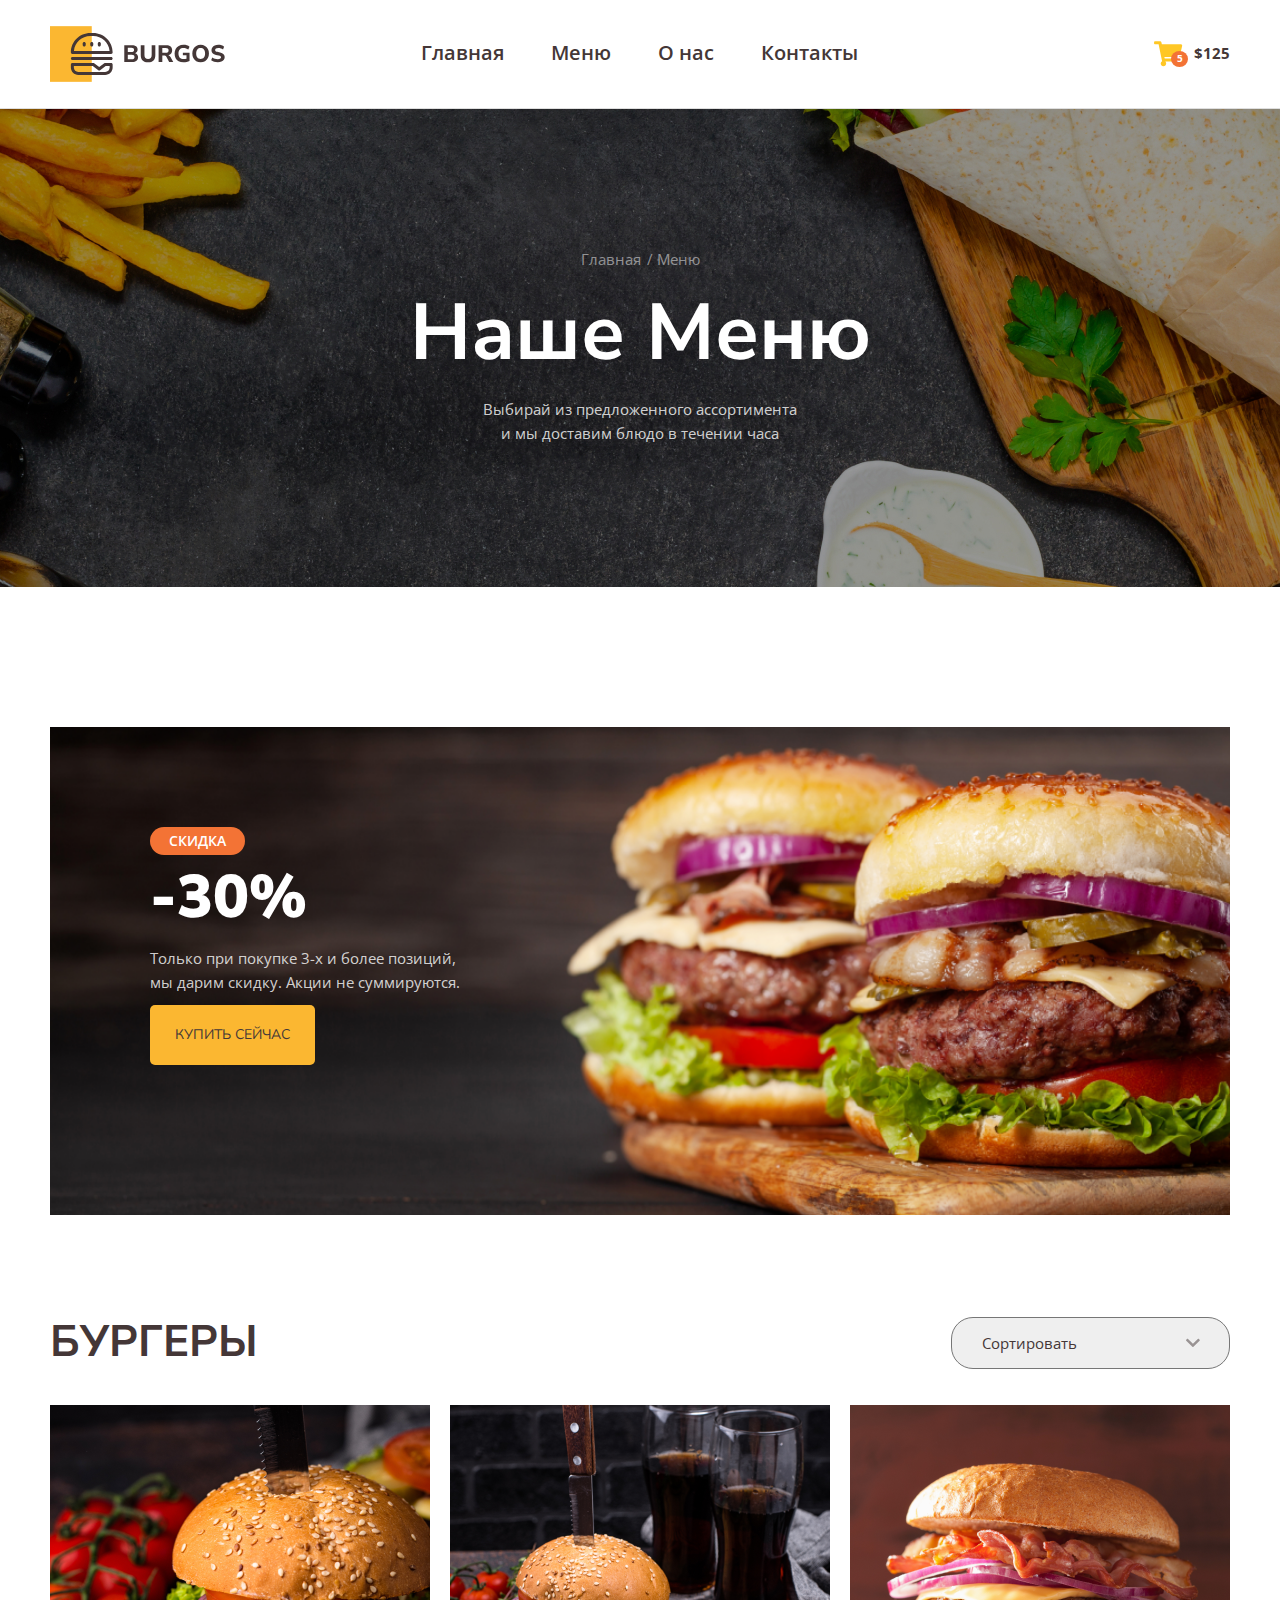
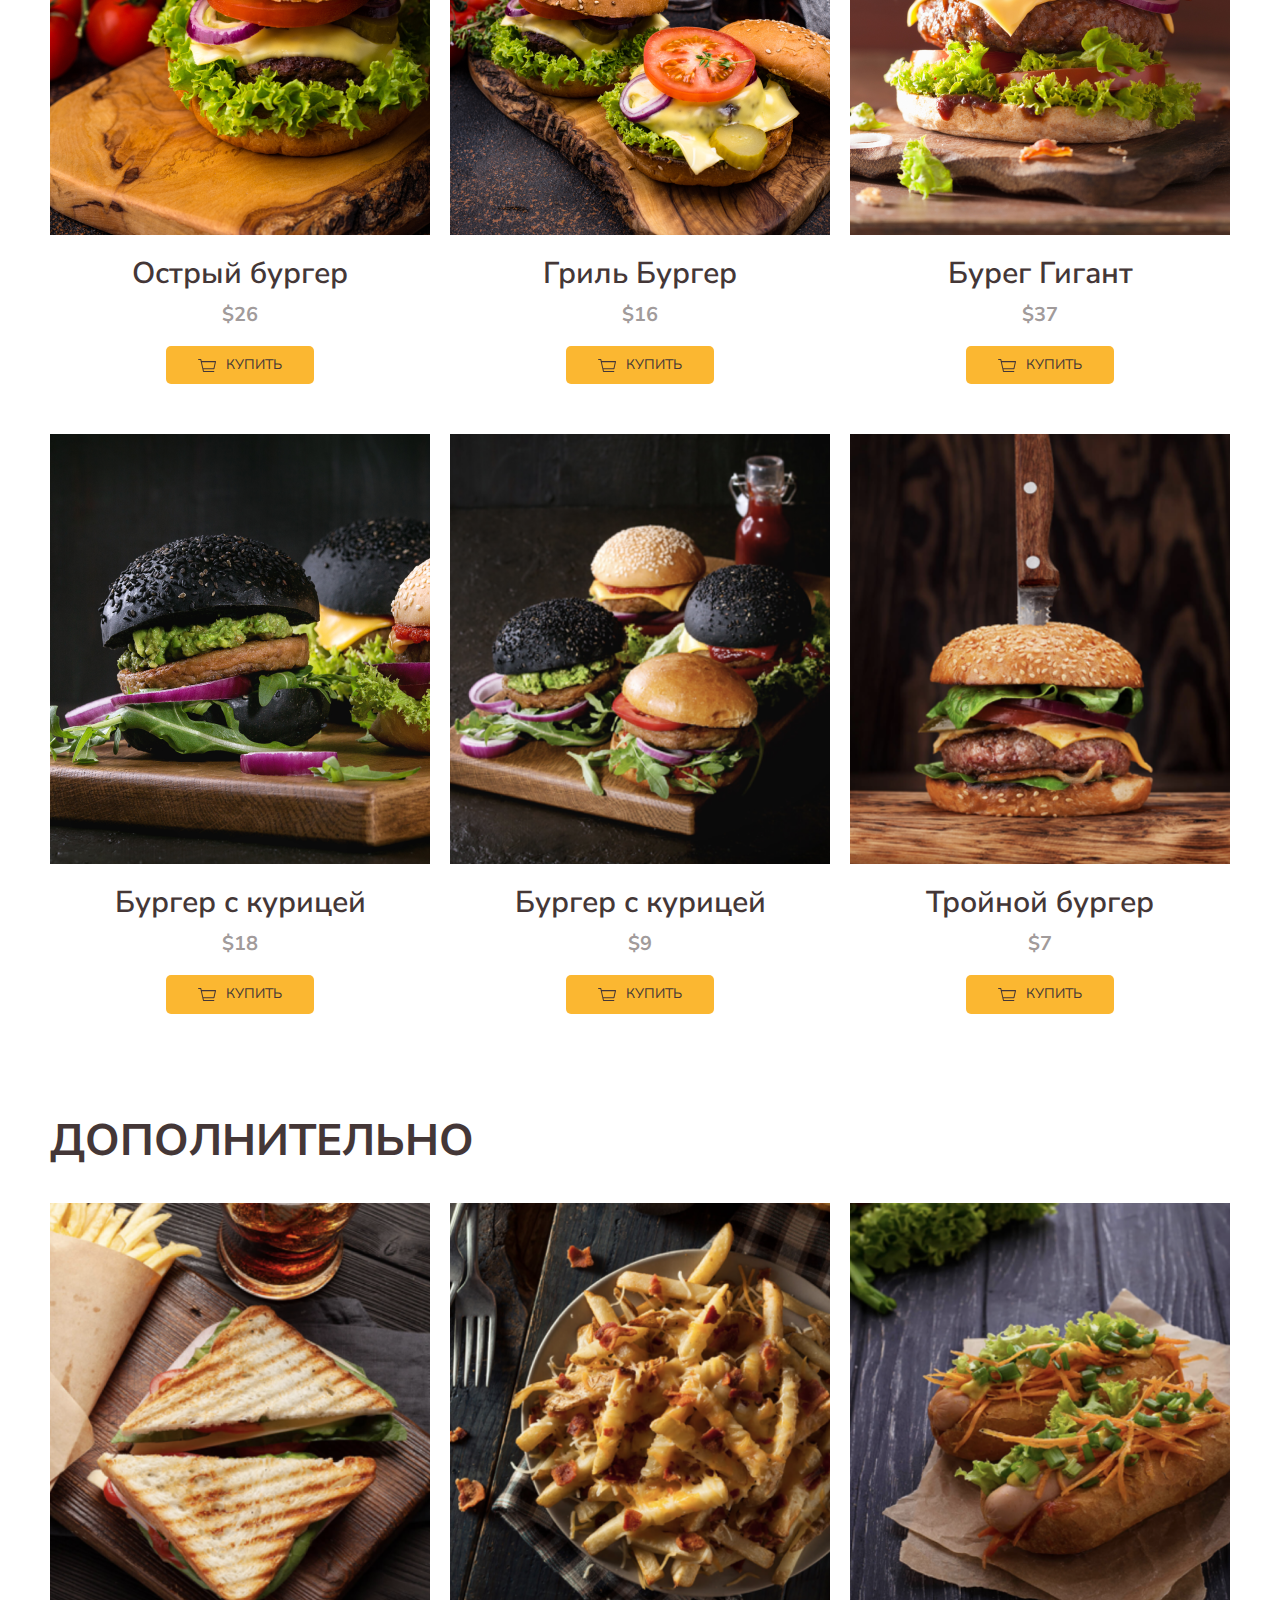
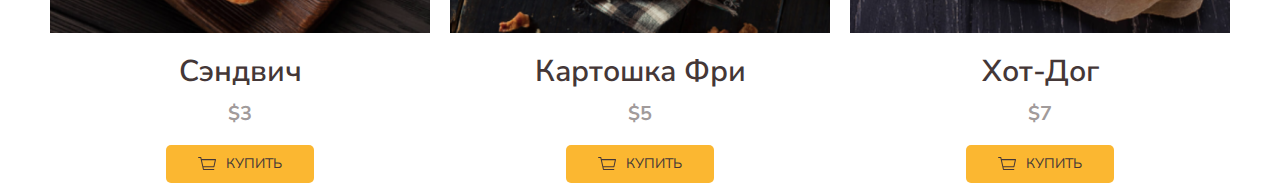
==== index.html @ c542f5b0 "add file" ====
<!DOCTYPE html>
<html lang="ru">

<head>
   <meta charset="UTF-8">
   <meta name="viewport" content="width=device-width, initial-scale=1.0">
   <title>Burger</title>
   <link rel="preconnect" href="https://fonts.googleapis.com">
   <link rel="preconnect" href="https://fonts.gstatic.com" crossorigin>
   <link
      href="https://fonts.googleapis.com/css2?family=Nunito+Sans:ital,opsz,wght@0,6..12,200..1000;1,6..12,200..1000&family=Open+Sans:ital,wght@0,300..800;1,300..800&display=swap"
      rel="stylesheet">
   <link rel="stylesheet" href="style/normalize.min.css">
   <link rel="stylesheet" href="style/style.css">
</head>

<body>
   <header class="header">
      <div class="container">
         <div class="header-wrapper">
            <div class="logo"> </div>
            <nav class="nav">
               <a href="#" class="nav-link">Главная</a>
               <a href="#" class="nav-link">Меню</a>
               <a href="#" class="nav-link">О нас</a>
               <a href="#" class="nav-link">Контакты</a>
            </nav>
            <a class="cart" href="#">$125 <span class="cart-count">5</span></a>
         </div>
      </div>
   </header>
   <section class="hero">
      <div class="container">
         <ul class="breadcrumbs">
            <li class="breadcrumbs-item"><a class="breadcrumbs-link" href="#">Главная</a></li>
            <li class="breadcrumbs-item">Меню</li>
         </ul>
         <h1 class="hero-title">Наше Меню</h1>
         <p class="hero-description">Выбирай из предложенного ассортимента и мы доставим блюдо&nbsp;в течении часа</p>
      </div>
   </section>
   <section class="banner">
      <div class="container">
         <div class="banner-wrapper">
            <h2 class="banner-title"><span>Скидка</span>-30%</h2>
            <p class="banner-deckription">Только при&nbsp;покупке 3-х и более позиций, мы&nbsp;дарим скидку.
               Акции&nbsp;не суммируются.</p>
            <button class="banner-btn">Купить сейчас</button>
         </div>
      </div>
   </section>
   <main>
      <section>
         <div class="container">
            <div class="menu">
               <div class="menu-header">
                  <h2 class="menu-title">Бургеры</h2>
                  <select class="menu-select" name="" id="">
                     <option value="Сортировать" disabled selected>Сортировать</option>
                     <option value="По умолчанию">По умолчанию</option>
                     <option value="По возрастанию цены">По возрастанию цены</option>
                     <option value="По убыванию цены">По убыванию цены</option>
                  </select>
               </div>
               <div class="menu-box">
                  <div class="menu-item">
                     <div class="menu-thumb">
                        <img src="img/menu/01.png" alt="Острый бургер">
                     </div>
                     <h3 class="menu-name">Острый бургер</h3>
                     <p class="menu-prise">$26</p>
                     <button type="button" class="menu-btn">Купить</button>
                  </div>
                  <div class="menu-item">
                     <div class="menu-thumb">
                        <img src="img/menu/02.png" alt="Гриль Бургер">
                     </div>
                     <h3 class="menu-name">Гриль Бургер</h3>
                     <p class="menu-prise">$16</p>
                     <button type="button" class="menu-btn">Купить</button>
                  </div>
                  <div class="menu-item">
                     <div class="menu-thumb">
                        <img src="img/menu/03.png" alt="Бурег Гигант">
                     </div>
                     <h3 class="menu-name">Бурег Гигант</h3>
                     <p class="menu-prise">$37</p>
                     <button type="button" class="menu-btn">Купить</button>
                  </div>
                  <div class="menu-item">
                     <div class="menu-thumb">
                        <img src="img/menu/04.png" alt="Бургер с курицей">
                     </div>
                     <h3 class="menu-name">Бургер с курицей</h3>
                     <p class="menu-prise">$18</p>
                     <button type="button" class="menu-btn">Купить</button>
                  </div>
                  <div class="menu-item">
                     <div class="menu-thumb">
                        <img src="img/menu/05.png" alt="Бургер с курицей">
                     </div>
                     <h3 class="menu-name">Бургер с курицей</h3>
                     <p class="menu-prise">$9</p>
                     <button type="button" class="menu-btn">Купить</button>
                  </div>
                  <div class="menu-item">
                     <div class="menu-thumb">
                        <img src="img/menu/06.png" alt="Тройной бургер">
                     </div>
                     <h3 class="menu-name">Тройной бургер</h3>
                     <p class="menu-prise">$7</p>
                     <button type="button" class="menu-btn">Купить</button>
                  </div>
               </div>
            </div>
         </div>
      </section>
      <section>
         <div class="container">
            <div class="menu">
               <div class="menu-header">
                  <h2 class="menu-title">Дополнительно</h2>
               </div>
               <div class="menu-box">
                  <div class="menu-item">
                     <div class="menu-thumb">
                        <img src="./img/menu/01-additonally.png" alt="Бургер">
                     </div>
                     <h3 class="menu-name">Сэндвич</h3>
                     <p class="menu-prise">$3</p>
                     <button type="button" class="menu-btn">Купить</button>
                  </div>
                  <div class="menu-item">
                     <div class="menu-thumb">
                        <img src="./img/menu/02-additonally.png" alt="Картошка Фри">
                     </div>
                     <h3 class="menu-name">Картошка Фри</h3>
                     <p class="menu-prise">$5</p>
                     <button type="button" class="menu-btn">Купить</button>
                  </div>
                  <div class="menu-item">
                     <div class="menu-thumb">
                        <img src="./img/menu/03-additonally.png" alt="Хот-Дог">
                     </div>
                     <h3 class="menu-name">Хот-Дог</h3>
                     <p class="menu-prise">$7</p>
                     <button type="button" class="menu-btn">Купить</button>
                  </div>
               </div>

            </div>
         </div>
      </section>
   </main>
</body>

</html>
<!-- &nbsp; -->
---- style/style.css ----
:root {
   --open-sans: "Open Sans", sans-serif;
   --nunito--sans: "Nunito Sans", sans-serif; 

   --accent-light: #FBB731;
   --accent-dark: #F37335;
   --dark: #443737;
   --light: #fff;
   --light-rgb: 255, 255, 255;

}

body{
   font-family: var(--open-sans);
   
}
a {
   text-decoration: none;
}
.container {
   width: 100%;
   max-width: 1180px;
   margin: 0 auto;
   padding-left: 15px;
   padding-right: 15px;
}

/* --header-- */

.header {
   border-bottom: 1px solid #DEDEDE;
}

.header-wrapper {
   display: flex;
   align-items: center;
   gap: 196px;
   padding: 26px 0;
}
.logo {
   display: block;
   width: 175px;
   height: 56px;
   background-image: url(../img/logo.svg);
   background-repeat: no-repeat;
   background-size: contain;
}
.nav {
   flex-grow: 1;
   display: flex;
   gap: 47px;
}
.nav-link {
   color: var(--dark);
   font-weight: 600;
   font-size: 20px;
}
.nav-link::after {
   content: "";
   display: block;
   width: 100%;
   height: 3px;
   background-color: transparent;
   border-radius: 1.5px;
}
.nav-link:hover::after {
   background-color: var(--accent-light);
}
.cart {
   display: flex;
   align-items: center;
   gap: 10px;
   color: var(--dark);
   font-weight: 700;
   font-size: 15px;
   position: relative;
}
.cart::before {
   content: "";
   display: block;
   width: 30px;
   height: 26px;
   background-image: url(../img/cart.svg);
   background-repeat: no-repeat;
   background-size: contain;
}
.cart-count {
   display: flex;
   align-items: center;
   justify-content: center;
   width: 17px;
   height: 16px;
   font-size: 10px;
   background-color: var(--accent-dark);
   color: var(--light);
   border-radius: 100%;
   position: absolute;
   left: 17px;
   bottom: 0;
   }

   /* ---hero---- */
.hero {
   background-image: url(../img/hero.jpg);
   background-repeat: no-repeat;
   background-size: cover;
   background-position: center center;
   text-align: center;
   padding: 142px 0px;
   }

.breadcrumbs {
   display: flex;
   align-items: center;
   justify-content: center;
   gap: 16px;
   list-style-type: none;
   padding-left: 0;
   color: rgba(var(--light-rgb), .5);
   font-size: 15px;
   margin-top: 0;
   margin-bottom: 0;
   }
.breadcrumbs-link {
   color: rgba(var(--light-rgb), .5);
   }
.breadcrumbs-link:hover {
   color: var(--accent-light);
   }
.breadcrumbs-item {
   position: relative;
   }
.breadcrumbs-item:not(:last-child)::after {
   content: "/";
   position: absolute;
   right: -12px;
      
   }
.hero-title {
   font-family: var(--nunito--sans);
   font-weight: 700;
   font-size: 79px;
   color: var(--light);
   margin-top: 20px;
   margin-bottom: 18px;
      }
.hero-description {
   max-width: 320px;
   margin: 0 auto;
   font-weight: 400;
   font-size: 15px;
   line-height: 160%;
   color: rgba(var(--light-rgb), 0.8);

   }
   /* banner */


.banner {
   margin-top: 140px;
   
   
}

.banner-wrapper {
   padding: 100px;
   background-image: url(../img/banner.png);
   background-repeat: no-repeat;
   background-size: cover;
   
   

   
   
}
.banner-title span {
   display: block;
   text-align: center;
   max-width: 95px;
   color: var(--light);
   font-family: var(--open-sans);
   font-size: 14px;
   font-weight: 600;
   line-height: 128%;
   text-transform: uppercase;
   text-align: center;
   background-color: var(--accent-dark);
   border-radius: 14px;
   padding: 5px 0;
   margin-bottom: 4px;
   

   
}
.banner-title  {
   font-family: var(--nunito--sans);
   font-weight: 900;
   color: var(--light);
   font-size: 60px;
   line-height: 127%;
   text-transform: uppercase;
   margin-top: 0;
   margin-bottom: 11px;
   
   
}
.banner-deckription {
   max-width: 320px;
   margin-top: 0;
   margin-bottom: 11px;
   color: rgba(var(--light-rgb), 0.8);
   font-size: 15px;
   font-style: normal;
   font-weight: 400px;
   line-height: 160%;

}
.banner-btn {
   font-size: 14px;
   font-weight: 700px;
   font-family: var(--nunito--sans);
   padding: 22px 25px;
   text-decoration: none;
   border: none;
   color: var(--dark);
   background-color: var(--accent-light);
   text-transform: uppercase;
   margin-bottom: 50px;
   border-radius: 5px;
}
.banner-btn:hover {
   background-color: var(--accent-dark);
}


/* ----menu------ */


.menu {
}
.menu-header {
   display: flex;
   align-items: center;
   justify-content: space-between;
   margin-top: 100px;
   margin-bottom: 34px;
}
.menu-title {   
   font-family: var(--nunito--sans);
   font-weight: 700;
   font-size: 44px;
   line-height: 127%;
   text-transform: uppercase;
   color: var(--dark);
   margin-top: 0;
   margin-bottom: 0;
}
.menu-select {
   font-weight: 400;
   font-size: 15px;
   line-height: 160%;
   color: var(--dark);
   appearance: none; /* сбрасывает некоторые стили */
   flex-basis: 279px;
   background-image: url(../img/menu/chevron.svg);
   background-size: 14px 10px;
   background-repeat: no-repeat;
   background-position: 89% center;/* по оси х горизонтальн. */
   border: 1px colid #DEDEDE;
   padding: 13px 30px;
   border-radius: 22px;
}
.menu-box {
   display: grid;
   grid-template-columns: repeat(3, 1fr);
   grid-template-rows: auto; /* единая высота строк */
   gap: 50px 20px;
   }
   .menu-item {
      font-family: var(--nunito--sans);
      text-align: center;
   }
.menu-thumb {
   width: 100%;
   height: 430px;
   position: relative;
   overflow: hidden;
   margin-bottom: 20px;
}
.menu-thumb img {
   width: 100%;
   height: 100%;
   position: absolute;
   left: 50%;
   top: 50%;
   transform: translate(-50%, -50%);
   object-fit: cover;

}
.menu-name {
   font-weight: 600;
   font-size: 30px;
   line-height: 127%;
   color: var(--dark);
   margin-top: 0;
   margin-bottom: 10px;
   
}
.menu-prise {
   
   font-weight: 700;
   font-size: 20px;
   color: rgba(68, 55, 55, 0.5);
   margin-top: 0;
   margin-bottom: 20px;
}
.menu-btn {
   display: flex;
   align-items: center;
   justify-content: center;
   gap: 10px;
   margin: 0 auto;
   font-size: 14px;
   font-family: var(--nunito--sans);
   font-weight: 700px;
   padding: 11px 32px;
   text-transform: uppercase;
   text-decoration: none;
   border: none;
   color: var(--dark);
   background-color: var(--accent-light);
   text-transform: uppercase;   
   border-radius: 5px;
   

}
.menu-btn::before {
   content: "";
   display: block;
   width: 18px;
   height: 13px;
   background-image: url(../img/menu/Shape.svg);
   background-repeat: no-repeat;
   background-size: contain;
}
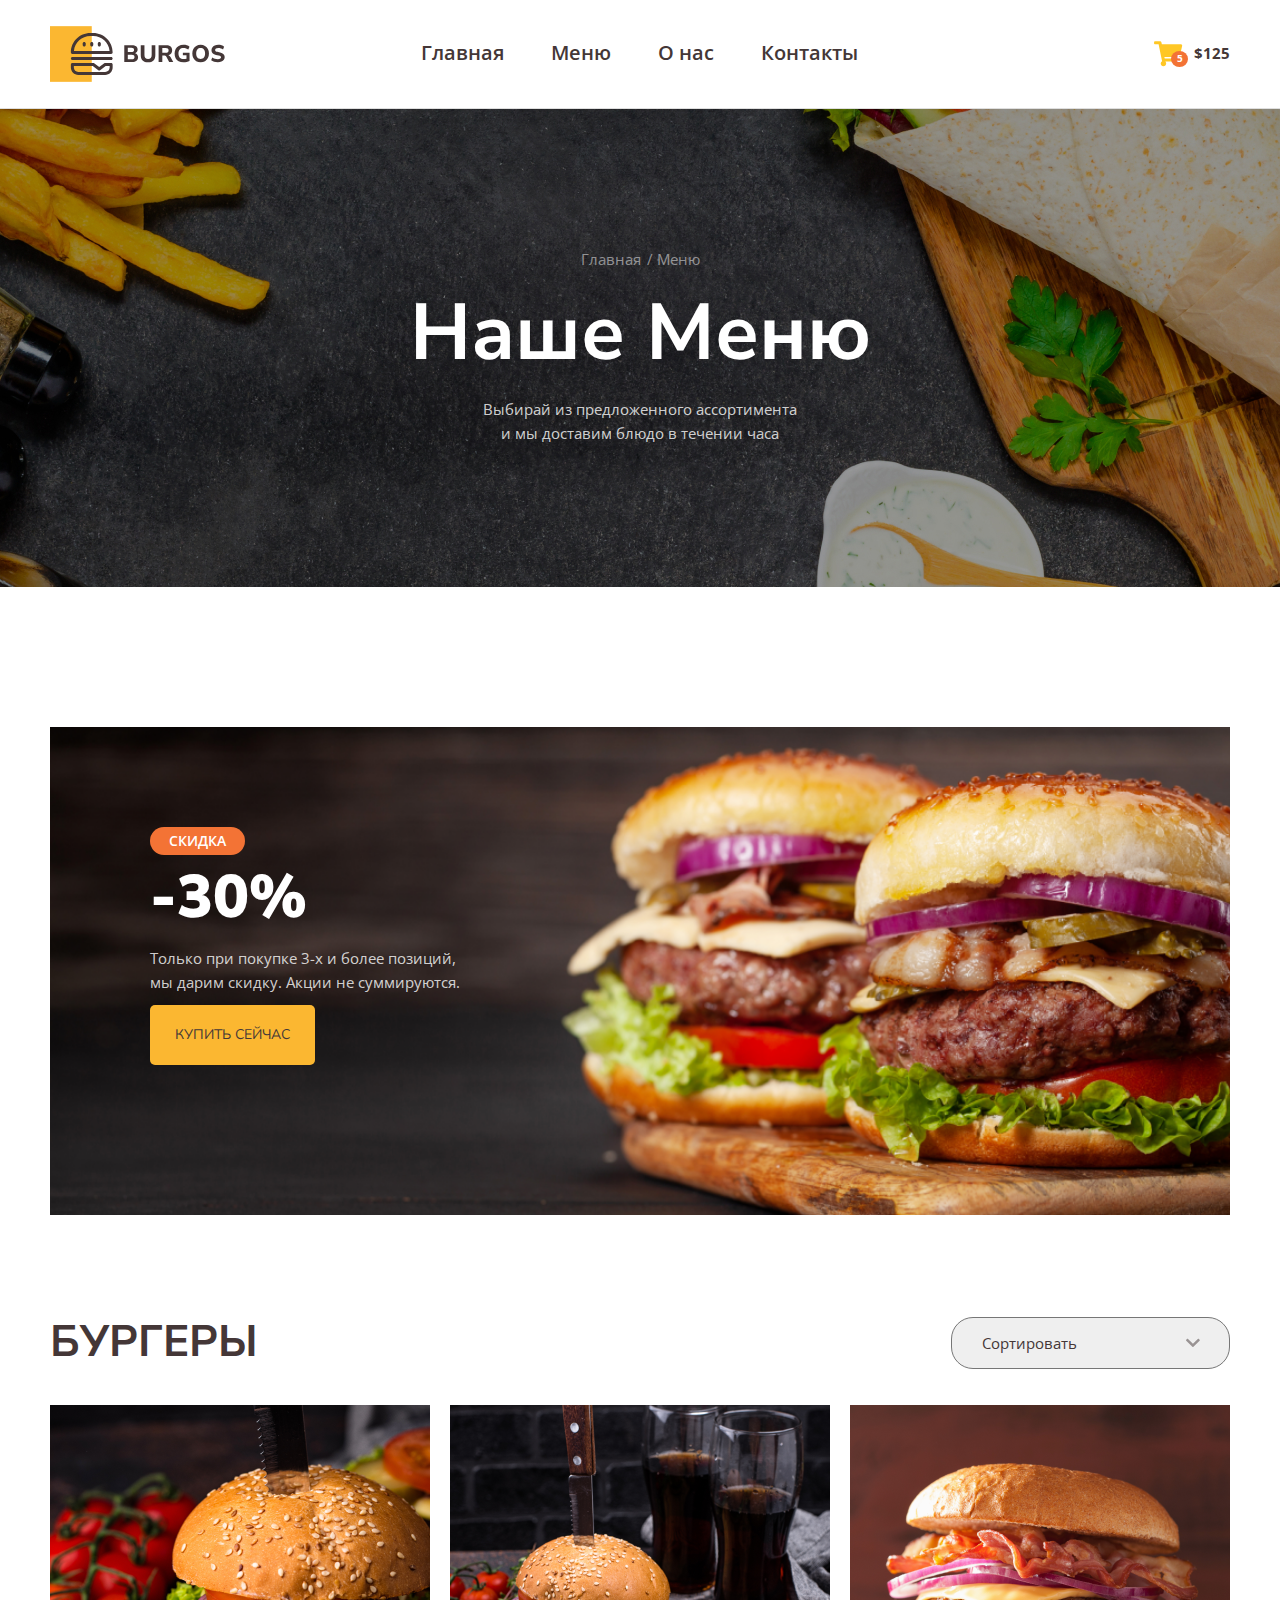
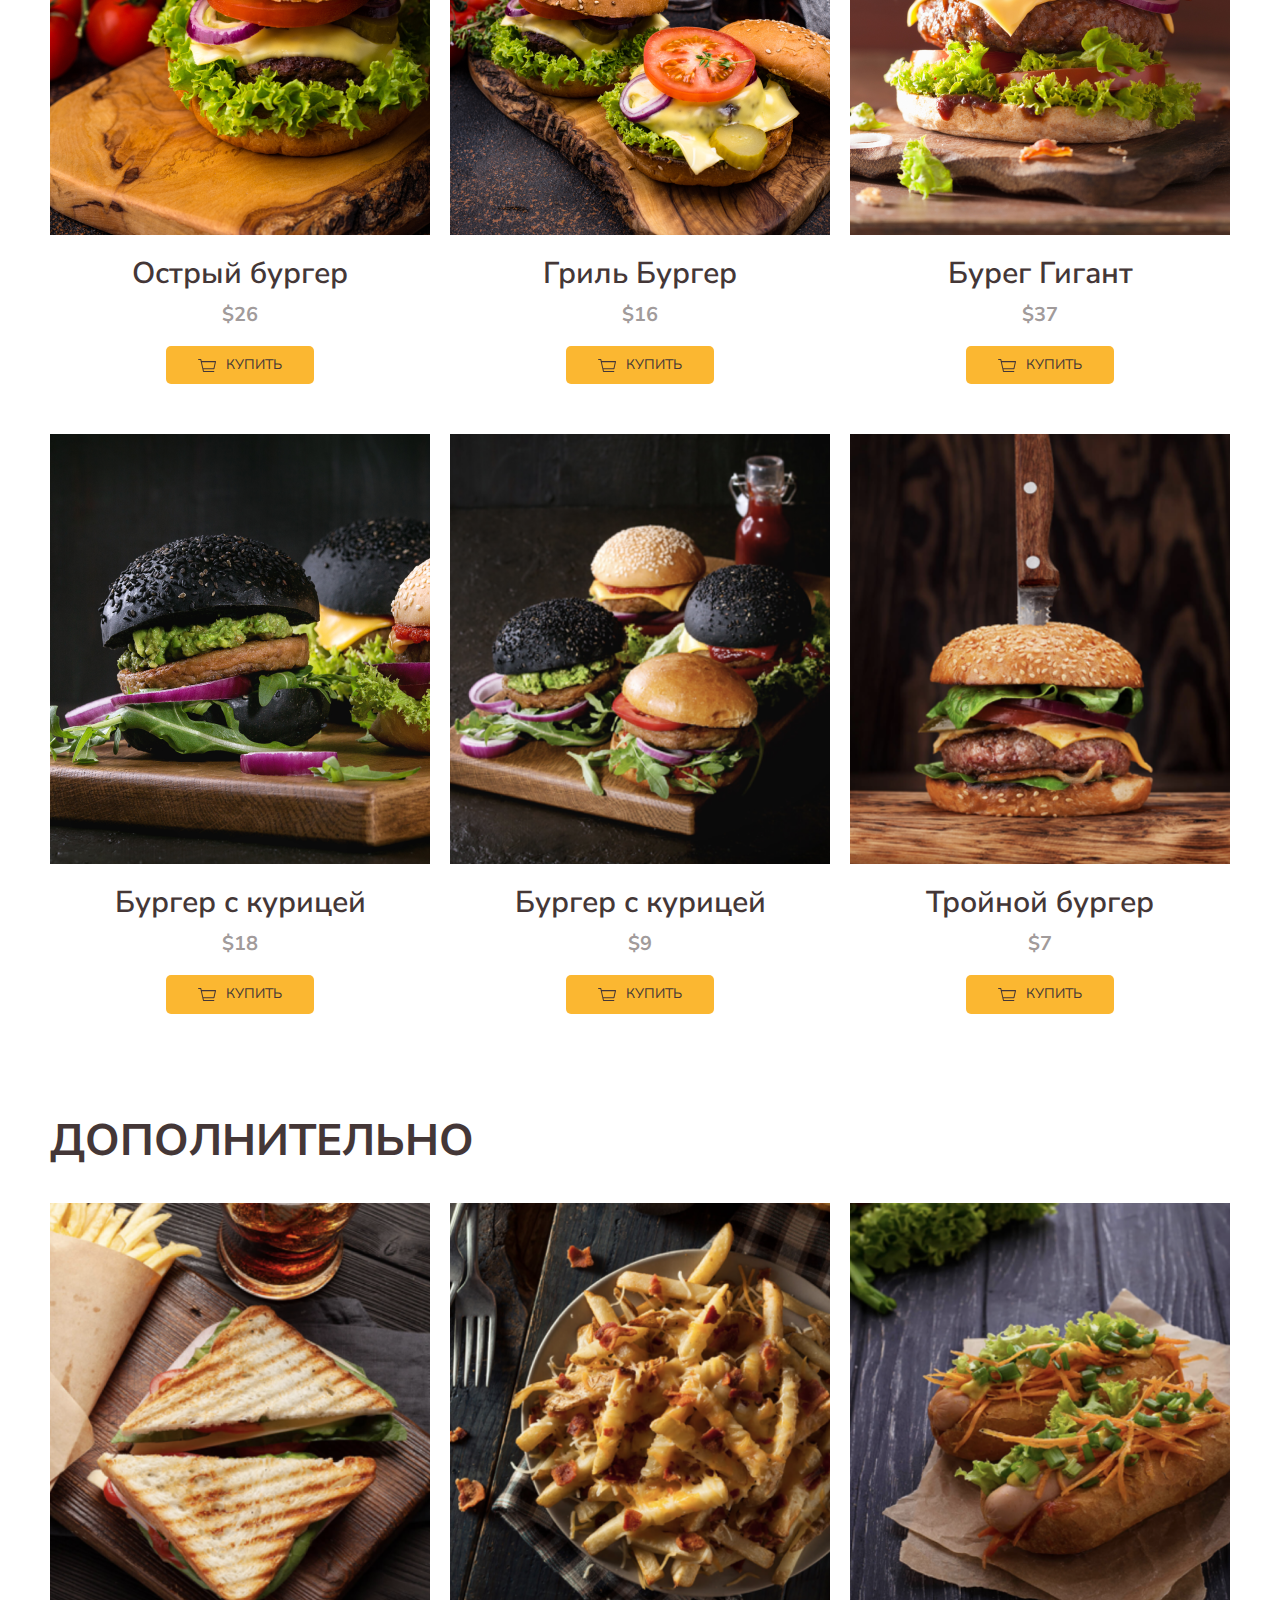
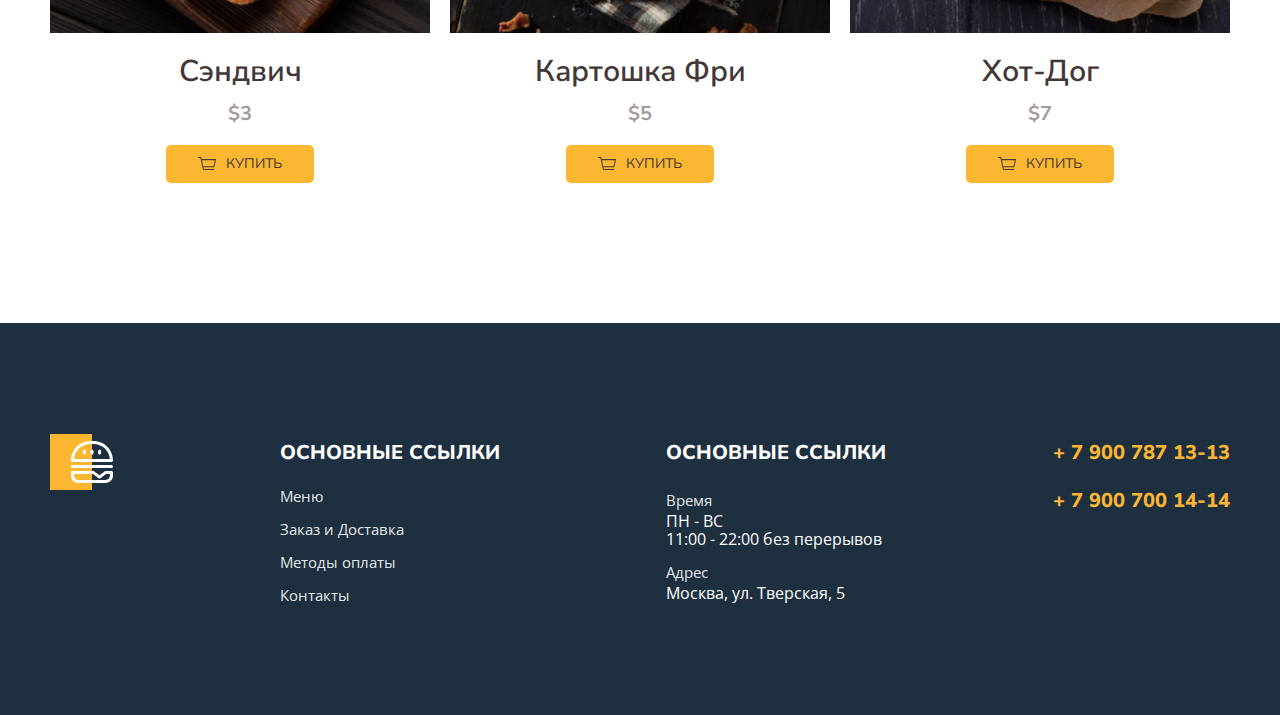
==== commit a2b61087: "add files" ====
--- a/index.html
+++ b/index.html
@@ -152,7 +152,43 @@
          </div>
       </section>
    </main>
+   <footer class="footer">
+      <div class="container">
+         <div class="footer-wrapper">
+            <a href="" class="footer-logo"></a>
+         <div class="footer-item">
+            <h3 class="footer-title">Основные ссылки</h3>
+            <nav class="footer-nav">
+                  <a class="footer-link" href="">Меню</a>
+                  <a class="footer-link" href="">Заказ и Доставка</a>
+                  <a class="footer-link" href="">Методы оплаты</a>
+                  <a class="footer-link" href="">Контакты</a>
+               
+              
+            </nav>
+         </div>
+         <div class="footer-item">
+            <h3 class="footer-title">Основные ссылки</h3>
+            <ul class="footer-list">
+               <li>
+                  <span>Время</span>
+                  ПН - ВС <br>
+                  11:00 - 22:00 без перерывов
+               </li>
+               <li>
+                  <span>Адрес</span>
+                  Москва, ул. Тверская, 5
+               </li>
+            </ul>
+         </div>
+            <div class="footer-item">
+               <a class="footer-tel" href="tel:+79007871313">+ 7 900 787 13-13</a>
+               <a class="footer-tel" href="tel:+79007001414">+ 7 900 700 14-14</a>
+            </div>
+         </div>
+      </div>
+   </footer>
 </body>
 
 </html>
-<!-- &nbsp; -->+<!-- &nbsp; -->
--- a/style/style.css
+++ b/style/style.css
@@ -343,5 +343,77 @@
    background-repeat: no-repeat;
    background-size: contain;
 }
-
-
+/* ----footer---- */
+.footer {
+   background-color: #1E2F40;
+   margin-top: 140px;
+
+}
+.footer-wrapper {
+   display: flex;
+   justify-content: space-between;
+   padding-top: 111px;
+   padding-bottom: 96px;
+
+   
+}
+.footer-logo {
+   display: block;
+   width: 63px;
+   height: 56px;
+   background-image: url(../img/Logo_light.svg);
+   background-repeat: no-repeat;
+   background-size: contain;
+}
+.footer-item {
+   color: var(--light);
+   
+
+}
+.footer-link {
+   display: block;
+   text-decoration: none;
+   color: rgba(var(--light-rgb), .9);
+   font-weight: 400;
+   font-size: 15px;
+   line-height: 160%;
+   margin-top: 9px;
+   margin-bottom: 5px;
+}
+.footer-title {
+   font-family: var(--nunito--sans);
+   font-weight: 800;
+   font-size: 20px;
+   line-height: 190%;
+   text-transform: uppercase;
+   color: var(--light);
+   margin-top: 0;
+   margin-bottom: 12px;
+}
+.footer-list {
+   list-style: none;
+   padding: 0;
+   
+}
+.footer-list li {
+   margin-bottom: 12px;
+}
+.footer-list span {
+   display: block;
+   font-weight: 400;
+   font-size: 15px;
+   line-height: 160%;
+   color: rgba(var(--light-rgb), .9);
+}
+.footer-tel {
+   display: block;
+   text-decoration: none;
+   font-family: var(--nunito--sans);
+   font-weight: 800;
+   font-size: 20px;
+   line-height: 190%;
+   text-transform: uppercase;
+   color: #fbb731;
+   margin-bottom: 10px;
+
+}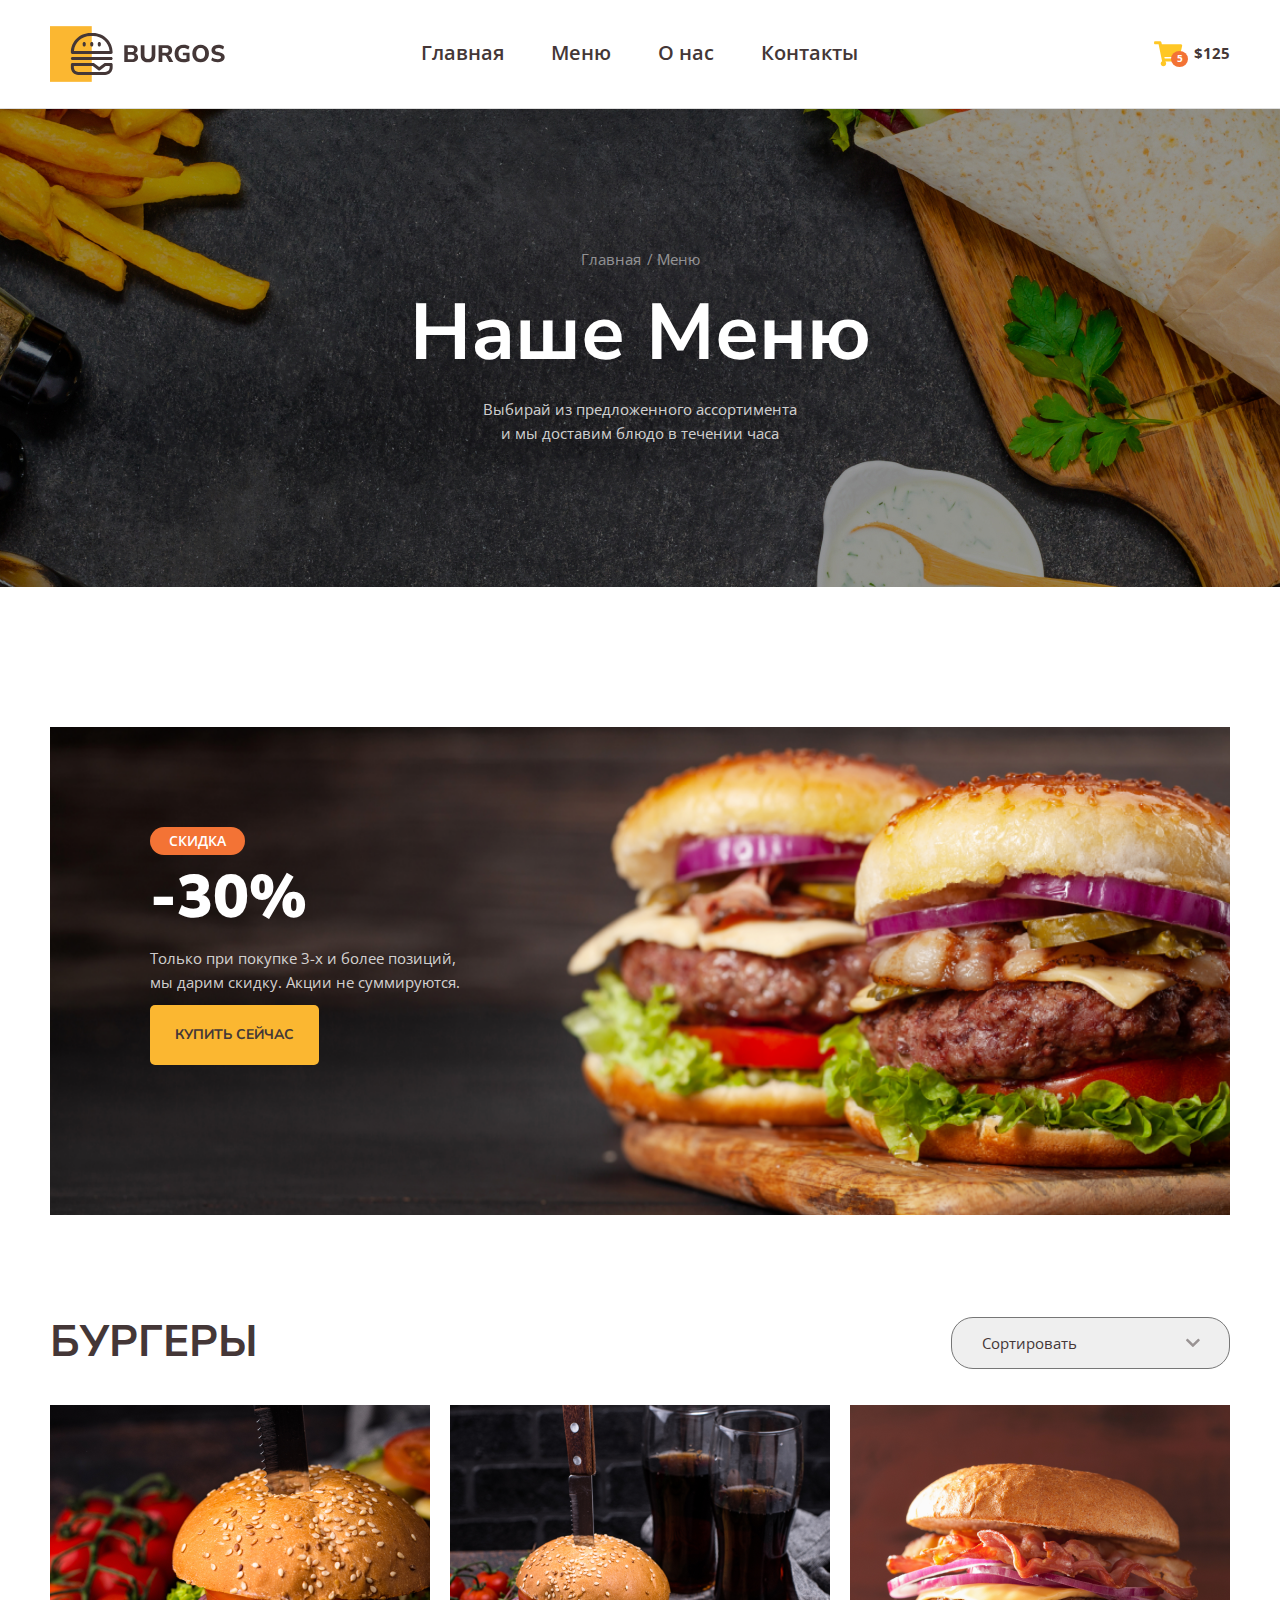
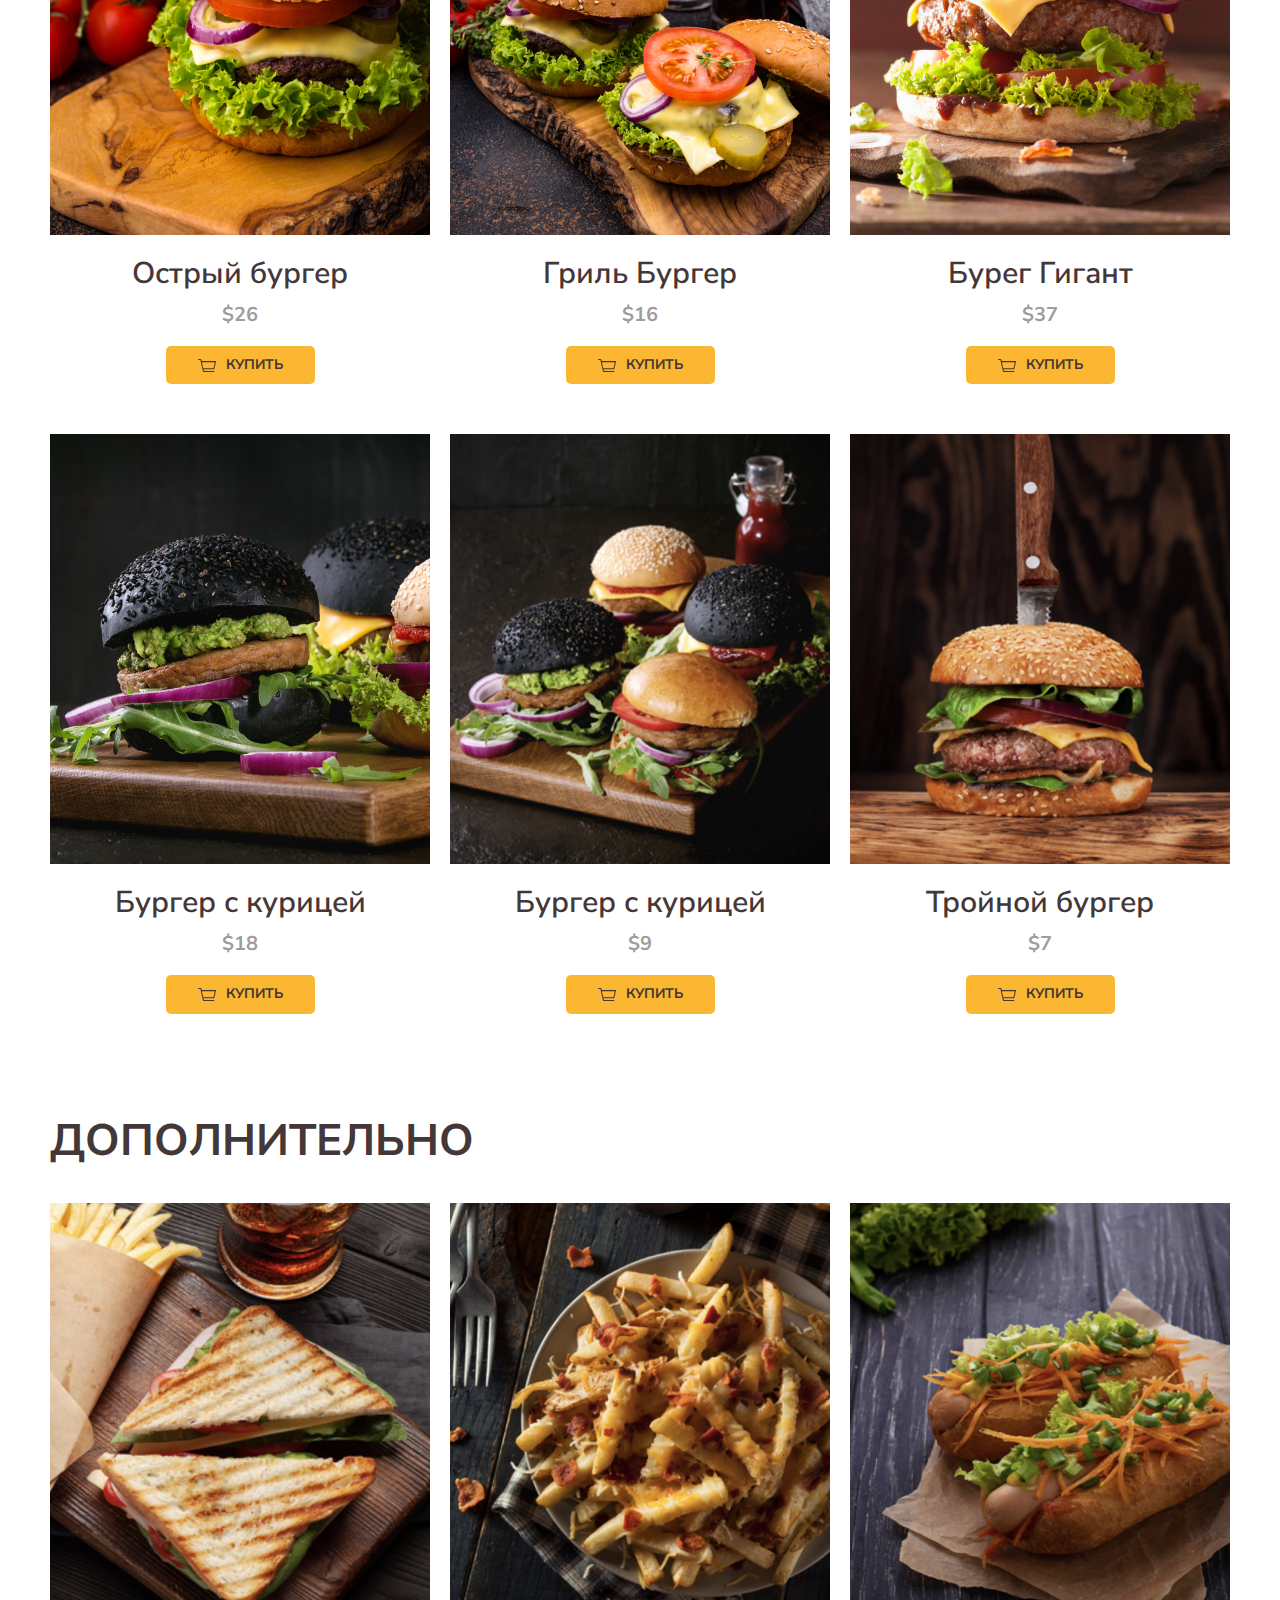
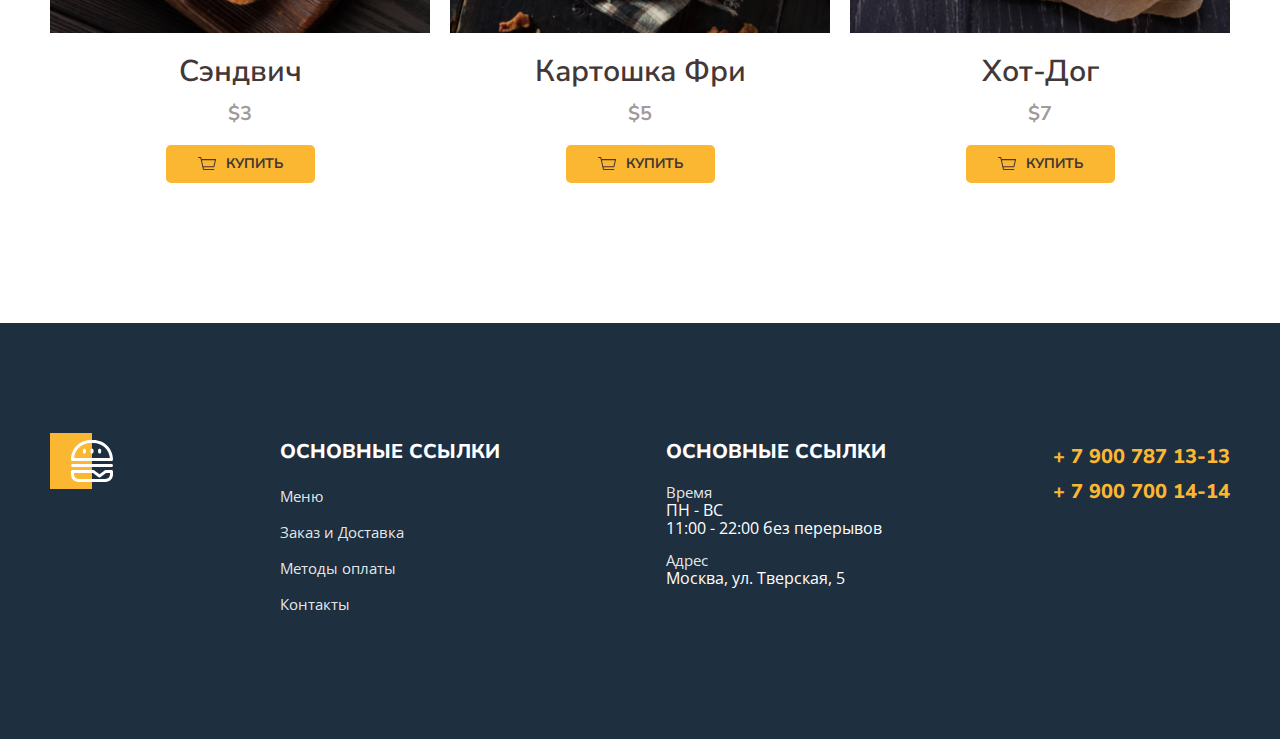
==== commit ff11640b: "add files" ====
--- a/index.html
+++ b/index.html
@@ -20,10 +20,10 @@
          <div class="header-wrapper">
             <div class="logo"> </div>
             <nav class="nav">
-               <a href="#" class="nav-link">Главная</a>
+               <a href="first.html" class="nav-link">Главная</a>
                <a href="#" class="nav-link">Меню</a>
-               <a href="#" class="nav-link">О нас</a>
-               <a href="#" class="nav-link">Контакты</a>
+               <a href="aboutus.html" class="nav-link">О нас</a>
+               <a href="contact.html" class="nav-link">Контакты</a>
             </nav>
             <a class="cart" href="#">$125 <span class="cart-count">5</span></a>
          </div>
@@ -156,31 +156,31 @@
       <div class="container">
          <div class="footer-wrapper">
             <a href="" class="footer-logo"></a>
-         <div class="footer-item">
-            <h3 class="footer-title">Основные ссылки</h3>
-            <nav class="footer-nav">
+            <div class="footer-item">
+               <h3 class="footer-title">Основные ссылки</h3>
+               <nav class="footer-nav">
                   <a class="footer-link" href="">Меню</a>
                   <a class="footer-link" href="">Заказ и Доставка</a>
                   <a class="footer-link" href="">Методы оплаты</a>
-                  <a class="footer-link" href="">Контакты</a>
-               
-              
-            </nav>
-         </div>
-         <div class="footer-item">
-            <h3 class="footer-title">Основные ссылки</h3>
-            <ul class="footer-list">
-               <li>
-                  <span>Время</span>
-                  ПН - ВС <br>
-                  11:00 - 22:00 без перерывов
-               </li>
-               <li>
-                  <span>Адрес</span>
-                  Москва, ул. Тверская, 5
-               </li>
-            </ul>
-         </div>
+                  <a class="footer-link" href="contact.html">Контакты</a>
+
+
+               </nav>
+            </div>
+            <div class="footer-item">
+               <h3 class="footer-title">Основные ссылки</h3>
+               <ul class="footer-list">
+                  <li>
+                     <span>Время</span>
+                     ПН - ВС <br>
+                     11:00 - 22:00 без перерывов
+                  </li>
+                  <li>
+                     <span>Адрес</span>
+                     Москва, ул. Тверская, 5
+                  </li>
+               </ul>
+            </div>
             <div class="footer-item">
                <a class="footer-tel" href="tel:+79007871313">+ 7 900 787 13-13</a>
                <a class="footer-tel" href="tel:+79007001414">+ 7 900 700 14-14</a>
@@ -191,4 +191,4 @@
 </body>
 
 </html>
-<!-- &nbsp; -->
+<!-- &nbsp; -->--- a/style/style.css
+++ b/style/style.css
@@ -7,6 +7,7 @@
    --dark: #443737;
    --light: #fff;
    --light-rgb: 255, 255, 255;
+   --tr: 0.2s;
 
 }
 
@@ -75,6 +76,7 @@
    font-size: 15px;
    position: relative;
 }
+
 .cart::before {
    content: "";
    display: block;
@@ -108,6 +110,9 @@
    text-align: center;
    padding: 142px 0px;
    }
+.hero-contact {
+   background-image: url(../img/hero-contact.jpg);
+}
 
 .breadcrumbs {
    display: flex;
@@ -217,7 +222,7 @@
 }
 .banner-btn {
    font-size: 14px;
-   font-weight: 700px;
+   font-weight: 700;
    font-family: var(--nunito--sans);
    padding: 22px 25px;
    text-decoration: none;
@@ -227,9 +232,12 @@
    text-transform: uppercase;
    margin-bottom: 50px;
    border-radius: 5px;
+   transition: var(--tr);
+   /* cursor: pointer; */
 }
 .banner-btn:hover {
    background-color: var(--accent-dark);
+   
 }
 
 
@@ -322,7 +330,7 @@
    margin: 0 auto;
    font-size: 14px;
    font-family: var(--nunito--sans);
-   font-weight: 700px;
+   font-weight: 700;
    padding: 11px 32px;
    text-transform: uppercase;
    text-decoration: none;
@@ -331,8 +339,12 @@
    background-color: var(--accent-light);
    text-transform: uppercase;   
    border-radius: 5px;
-   
-
+   transition: var(--tr);
+   
+
+}
+.menu-btn:hover {
+   background-color: var(--accent-dark);
 }
 .menu-btn::before {
    content: "";
@@ -347,15 +359,14 @@
 .footer {
    background-color: #1E2F40;
    margin-top: 140px;
+   padding-top: 110px;
+   padding-bottom: 120px;
 
 }
 .footer-wrapper {
    display: flex;
    justify-content: space-between;
-   padding-top: 111px;
-   padding-bottom: 96px;
-
-   
+      
 }
 .footer-logo {
    display: block;
@@ -370,16 +381,33 @@
    
 
 }
+.footer-nav {
+   display: flex;
+   flex-direction: column;
+   gap: 9px;
+}
+
+
 .footer-link {
-   display: block;
-   text-decoration: none;
    color: rgba(var(--light-rgb), .9);
    font-weight: 400;
    font-size: 15px;
    line-height: 160%;
-   margin-top: 9px;
-   margin-bottom: 5px;
-}
+   
+}
+.footer-link::after {
+   content: "";
+   display: block;
+   width: 100%;
+   height: 3px;
+   background-color: transparent;
+   border-radius: 1.5px;
+   
+}
+.footer-link:hover::after {
+   background-color: var(--accent-light);
+}
+
 .footer-title {
    font-family: var(--nunito--sans);
    font-weight: 800;
@@ -388,32 +416,137 @@
    text-transform: uppercase;
    color: var(--light);
    margin-top: 0;
-   margin-bottom: 12px;
+   margin-bottom: 13px;
 }
 .footer-list {
    list-style: none;
-   padding: 0;
-   
-}
-.footer-list li {
-   margin-bottom: 12px;
-}
+   padding-left: 0;      
+   margin: 0;
+   
+}
+.footer-list li:not(:last-child) {
+   margin-bottom: 14px;
+}
+
 .footer-list span {
    display: block;
    font-weight: 400;
    font-size: 15px;
-   line-height: 160%;
    color: rgba(var(--light-rgb), .9);
 }
 .footer-tel {
    display: block;
-   text-decoration: none;
    font-family: var(--nunito--sans);
    font-weight: 800;
    font-size: 20px;
+   text-transform: uppercase;
+   color: #fbb731;
+   margin-top: 12px;
+   transition: var(--tr);
+
+}
+.footer-tel:hover {
+   color: #fff;
+}
+
+/* ----contact---- */
+
+
+
+.contact-main {
+   display: flex;
+   align-items: center;
+   gap: 20px;
+   max-width: 1057px;
+   margin: 140px auto 60px;
+}
+
+.contact-map {
+   flex-basis: 680px;
+}
+
+.contact-adress {
+   flex-basis: calc(100% - 680px - 20px);
+   list-style-type: none;
+   padding-left: 0;
+}
+
+.contact-adress > li:not(:last-child) {
+   margin-bottom: 26px;
+}
+
+.contact-adress > li > span {
+   display: block;
+   font-size: 15px;
+   line-height: 160%;
+}
+
+.contact-adress > li > span:first-child {
+   font-family: var(--nunito-sans);
+   font-size: 20px;
+   font-weight: 700;
    line-height: 190%;
    text-transform: uppercase;
-   color: #fbb731;
-   margin-bottom: 10px;
-
+   margin-left: 3px;
+   margin-bottom: 4px;
+}
+
+.contact-adress > li > span:last-child {
+   font-weight: 700;
+   margin-top: 10px;
+}
+
+.contact-additionally {
+   display: flex;
+   justify-content: space-between;
+   gap: 20px;
+   max-width: 1057px;
+   list-style-type: none;
+   padding-left: 0;
+   margin: 0 auto;
+}
+
+.contact-additionally > li {
+   font-size: 15px;
+   display: flex;
+   align-items: center;
+   gap: 15px;
+}
+
+.contact-additionally > li::before {
+   content: '';
+   display: block;
+   width: 80px;
+   height: 80px;
+   background-repeat: no-repeat;
+   background-size: cover;
+}
+
+.contact-additionally > li:nth-child(1):before {
+   background-image: url(../img/01.svg);
+}
+.contact-additionally > li:nth-child(2):before {
+   background-image: url(../img/02.svg);
+}
+.contact-additionally > li:nth-child(3):before {
+   background-image: url(../img/03.svg);
+}
+
+.contact-info,
+.contact-tel {
+   display: block;
+   color: var(--dark);
+   font-family: var(--nunito-sans);
+   font-size: 20px;
+   font-weight: 700;
+   line-height: 140%;
+   margin-top: 5px;
+}
+
+.contact-tel {
+   transition: var(--tr);
+}
+
+.contact-tel:hover {
+   color: var(--accent-light);
 }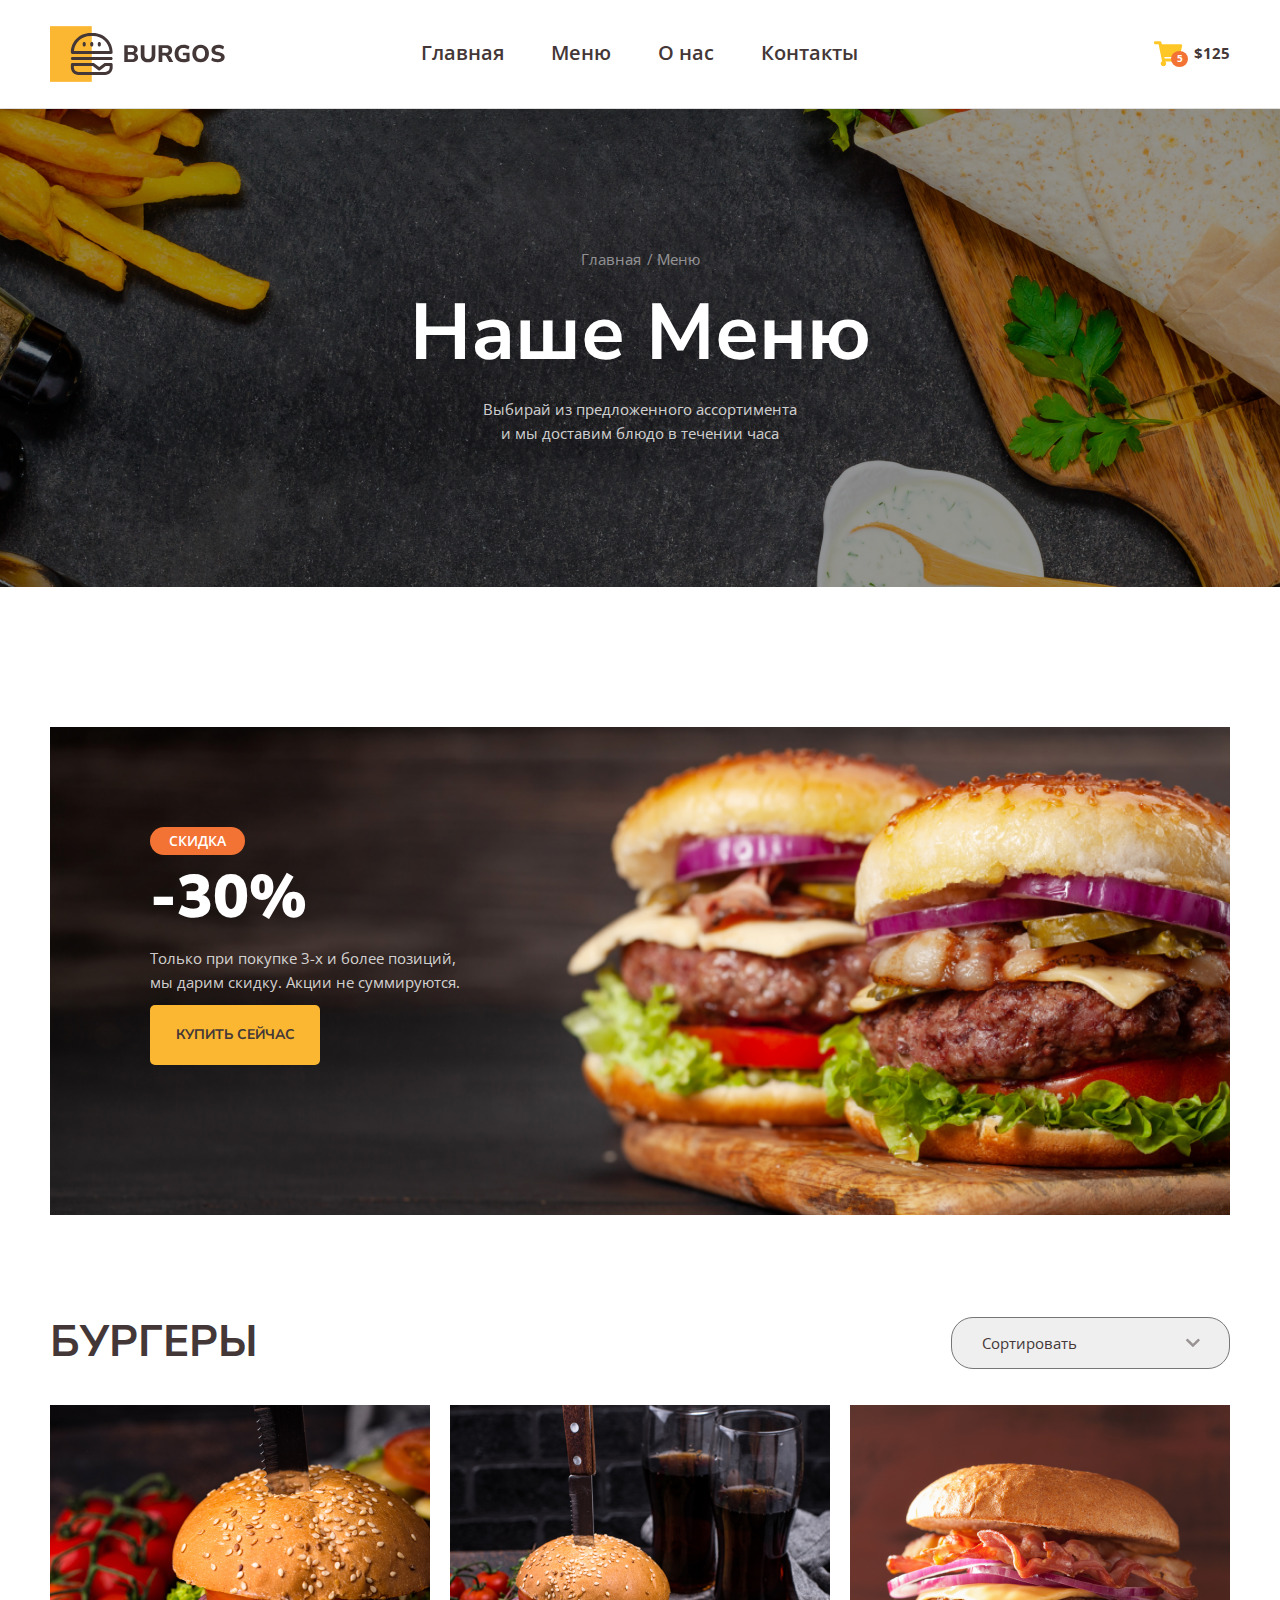
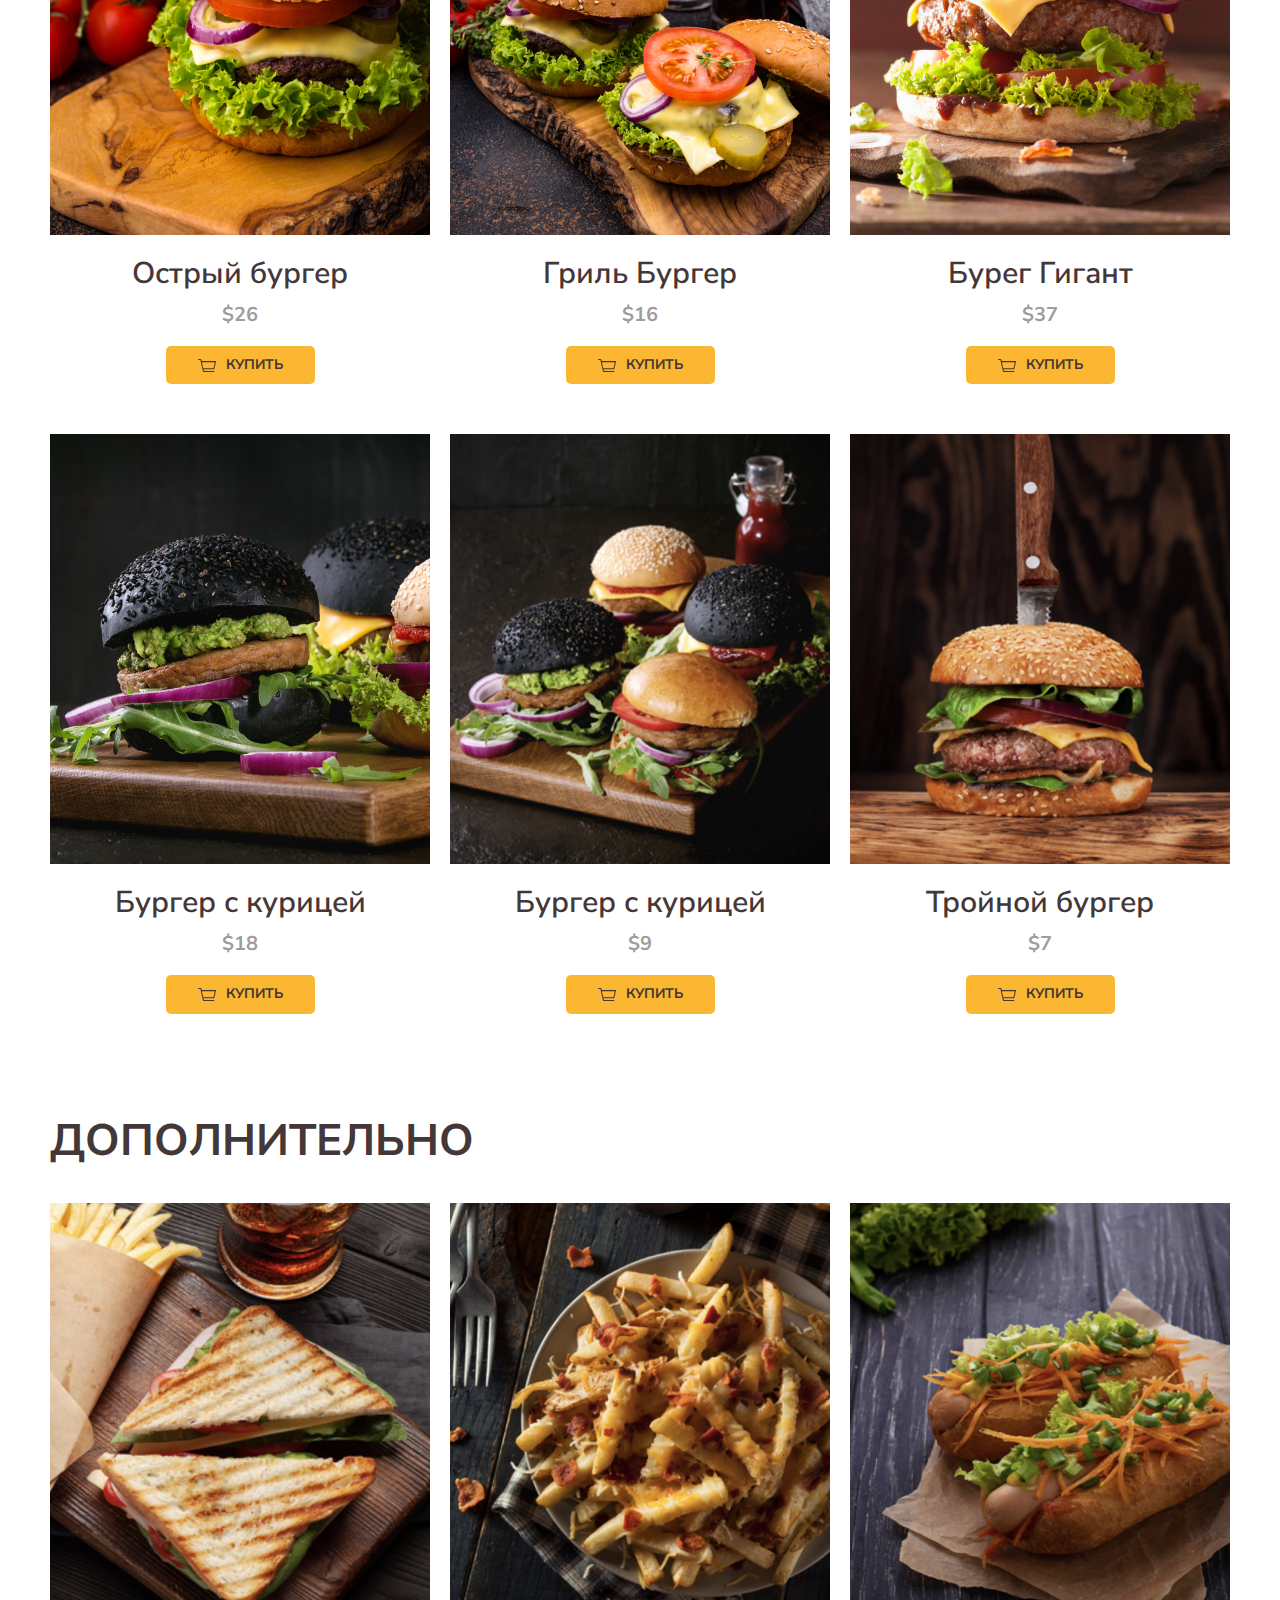
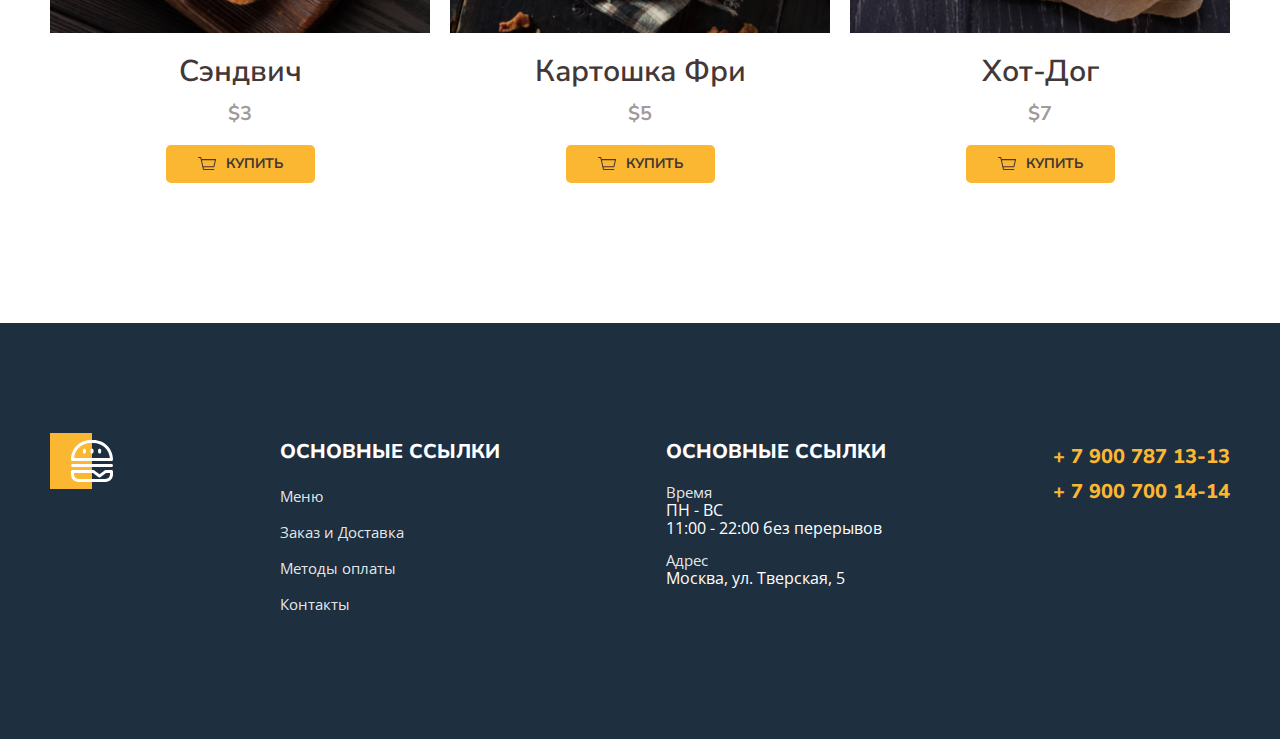
==== commit e17d19f8: "add files" ====
--- a/index.html
+++ b/index.html
@@ -15,7 +15,7 @@
 </head>
 
 <body>
-   <header class="header">
+   <header class="header" id="headerTop">
       <div class="container">
          <div class="header-wrapper">
             <div class="logo"> </div>
@@ -45,12 +45,12 @@
             <h2 class="banner-title"><span>Скидка</span>-30%</h2>
             <p class="banner-deckription">Только при&nbsp;покупке 3-х и более позиций, мы&nbsp;дарим скидку.
                Акции&nbsp;не суммируются.</p>
-            <button class="banner-btn">Купить сейчас</button>
+            <a href="#menuBurger" class="banner-btn">Купить сейчас</a>
          </div>
       </div>
    </section>
    <main>
-      <section>
+      <section id="menuBurger">
          <div class="container">
             <div class="menu">
                <div class="menu-header">
@@ -188,6 +188,8 @@
          </div>
       </div>
    </footer>
+   <a href="#headerTop" class="button-up hidden" id="btnUp">Наверх</a>
+   <script src="skript/script.js"></script>
 </body>
 
 </html>
--- a/style/style.css
+++ b/style/style.css
@@ -100,7 +100,34 @@
    left: 17px;
    bottom: 0;
    }
-
+.button-up {
+   position: fixed;
+   right: 10px;
+   bottom: 10px;
+   font-size: 14px;
+   font-weight: 700;
+   font-family: var(--nunito--sans);
+   padding: 5px 10px;
+   text-align: center;
+   text-decoration: none;
+   border: none;
+   color: var(--dark);
+   background-color: var(--accent-light);
+   text-transform: uppercase;
+   margin-bottom: 50px;
+   border-radius: 5px;
+   transition: var(--tr);
+}
+.button-up:hover {
+   background-color: var(--accent-dark);
+   
+}
+.button-up.hidden {
+   opacity: 0;
+}
+.button-up.visible {
+   opacity: 1;
+}
    /* ---hero---- */
 .hero {
    background-image: url(../img/hero.jpg);
@@ -221,10 +248,13 @@
 
 }
 .banner-btn {
+   display: block;
+   max-width: 170px;
    font-size: 14px;
    font-weight: 700;
    font-family: var(--nunito--sans);
-   padding: 22px 25px;
+   padding: 22px 0;
+   text-align: center;
    text-decoration: none;
    border: none;
    color: var(--dark);
@@ -549,4 +579,4 @@
 
 .contact-tel:hover {
    color: var(--accent-light);
-}+}
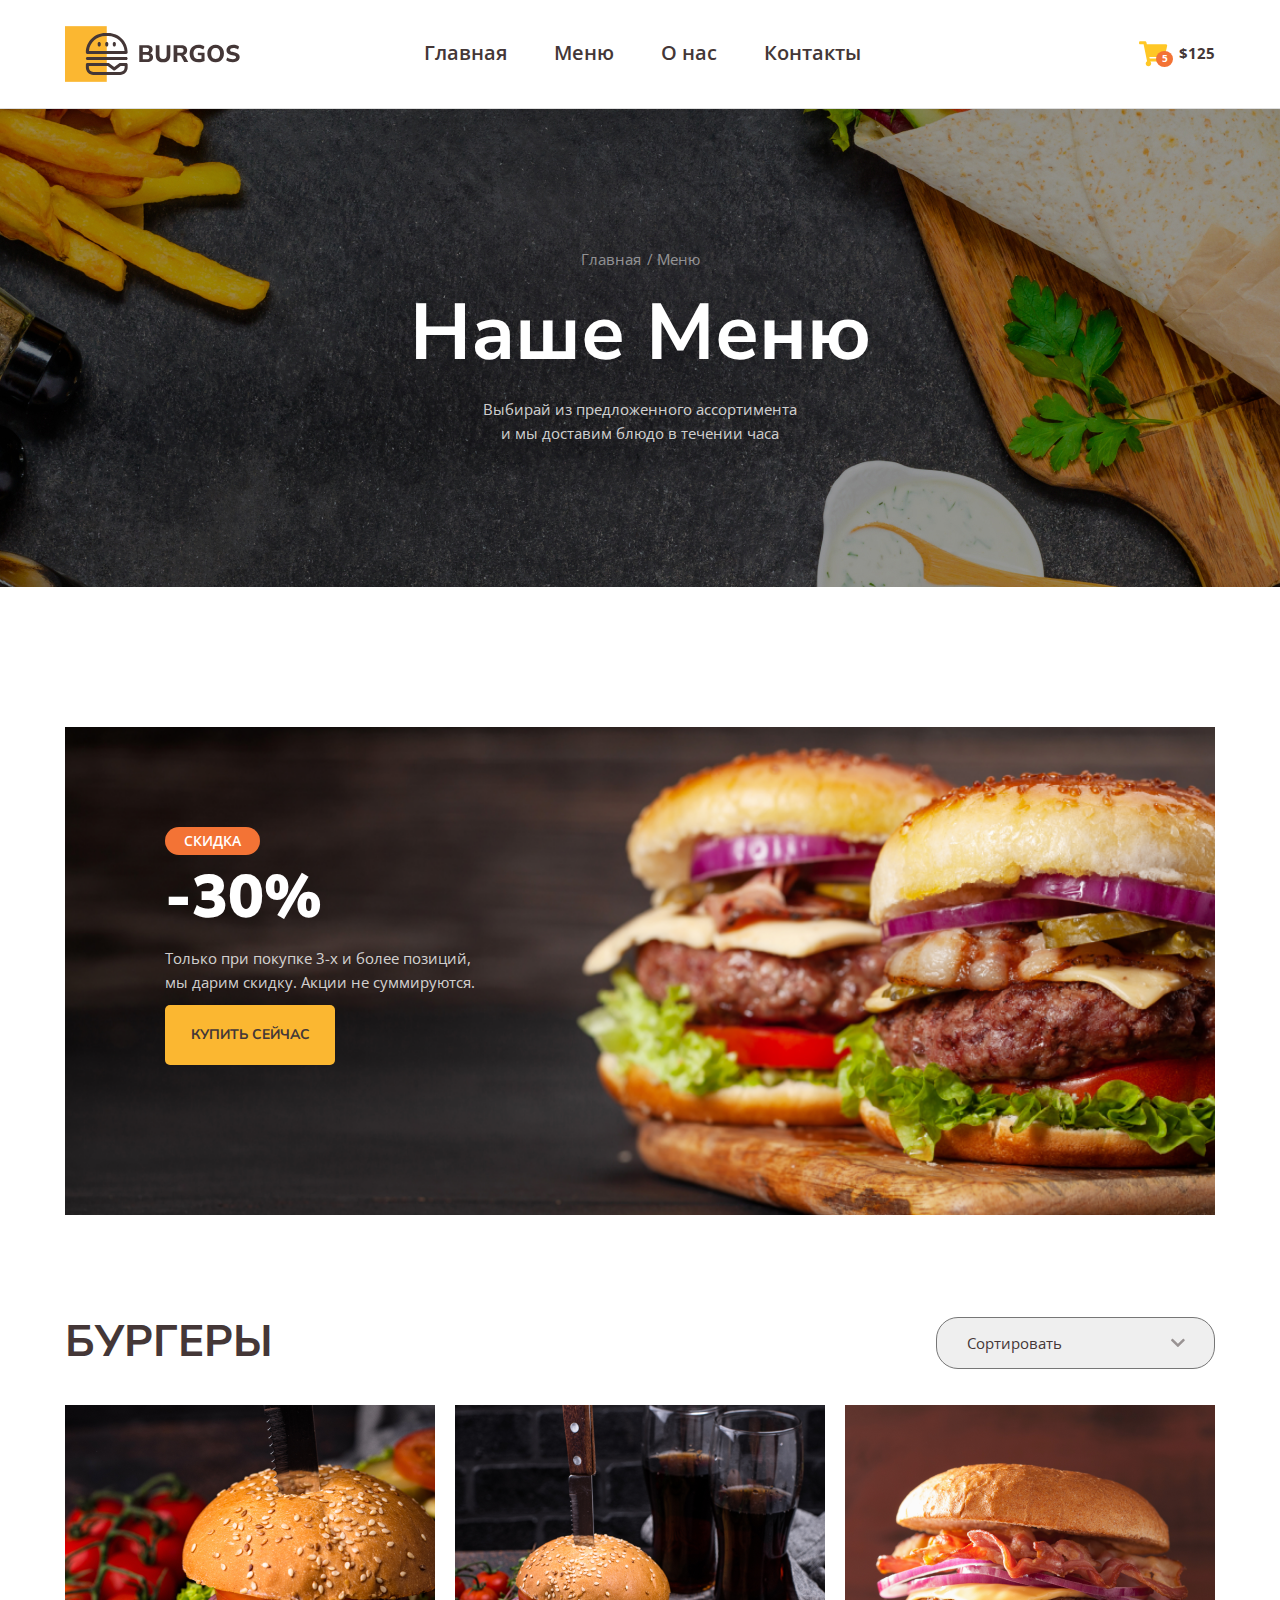
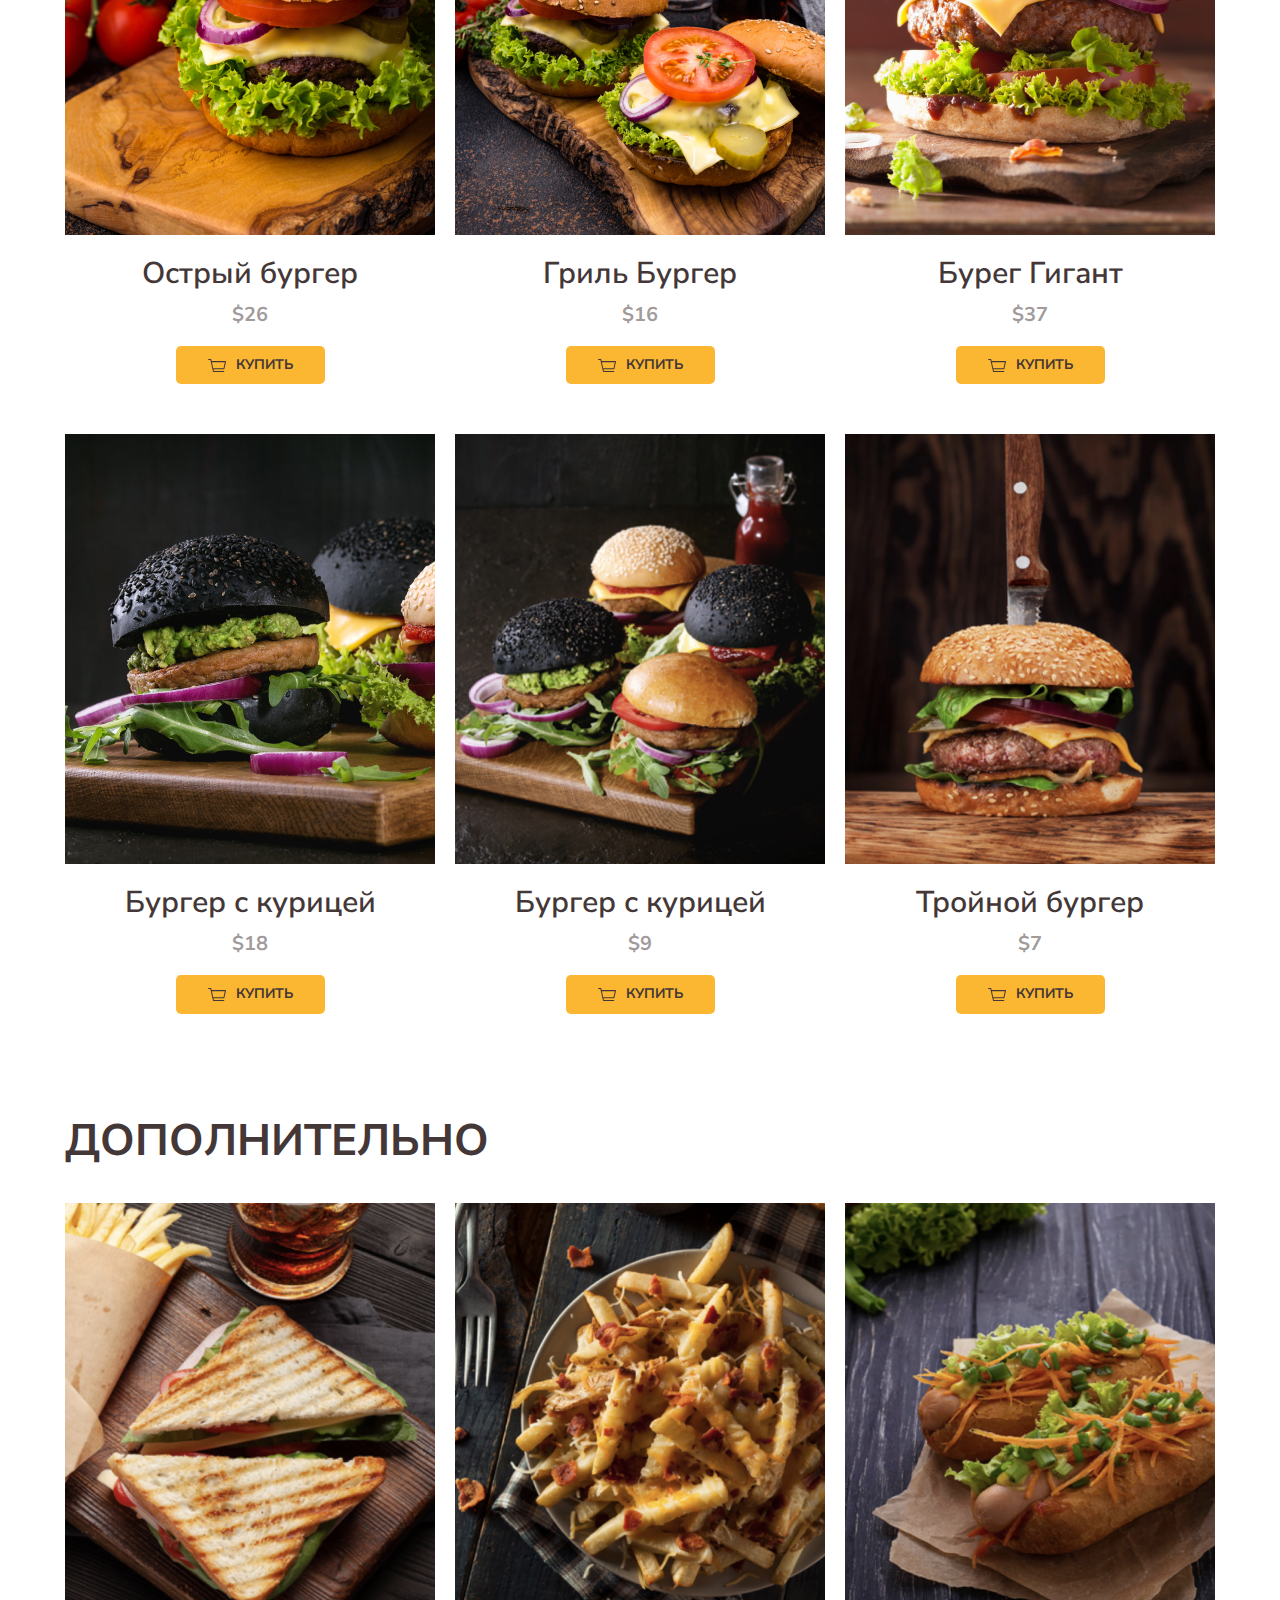
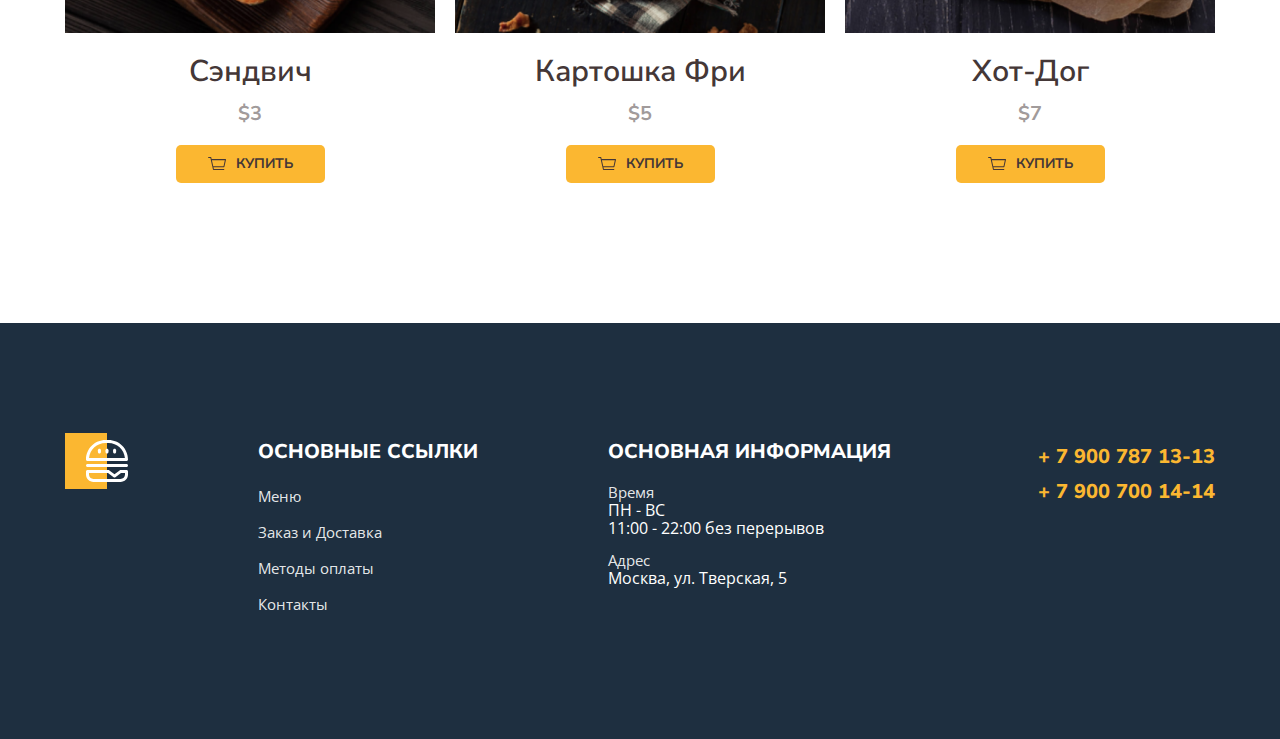
==== commit 6d7bae9b: "add files" ====
--- a/index.html
+++ b/index.html
@@ -121,30 +121,38 @@
                <div class="menu-header">
                   <h2 class="menu-title">Дополнительно</h2>
                </div>
-               <div class="menu-box">
-                  <div class="menu-item">
+               <div class="menu-box _additonally">
+                  <div class="menu-item _additonally">
                      <div class="menu-thumb">
                         <img src="./img/menu/01-additonally.png" alt="Бургер">
                      </div>
-                     <h3 class="menu-name">Сэндвич</h3>
-                     <p class="menu-prise">$3</p>
-                     <button type="button" class="menu-btn">Купить</button>
-                  </div>
-                  <div class="menu-item">
+                     <div class="menu-info">
+                        <h3 class="menu-name">Сэндвич</h3>
+                        <p class="menu-prise">$3</p>
+                        <button type="button" class="menu-btn">Купить</button>
+                     </div>
+                  </div>
+                  <div class="menu-item _additonally">
                      <div class="menu-thumb">
                         <img src="./img/menu/02-additonally.png" alt="Картошка Фри">
                      </div>
-                     <h3 class="menu-name">Картошка Фри</h3>
-                     <p class="menu-prise">$5</p>
-                     <button type="button" class="menu-btn">Купить</button>
-                  </div>
-                  <div class="menu-item">
+                     <div class="menu-info">
+                        <h3 class="menu-name">Картошка Фри</h3>
+                        <p class="menu-prise">$5</p>
+                        <button type="button" class="menu-btn">Купить</button>
+                     </div>
+
+                  </div>
+                  <div class="menu-item _additonally">
                      <div class="menu-thumb">
                         <img src="./img/menu/03-additonally.png" alt="Хот-Дог">
                      </div>
-                     <h3 class="menu-name">Хот-Дог</h3>
-                     <p class="menu-prise">$7</p>
-                     <button type="button" class="menu-btn">Купить</button>
+                     <div class="menu-info">
+                        <h3 class="menu-name">Хот-Дог</h3>
+                        <p class="menu-prise">$7</p>
+                        <button type="button" class="menu-btn">Купить</button>
+                     </div>
+
                   </div>
                </div>
 
@@ -163,12 +171,12 @@
                   <a class="footer-link" href="">Заказ и Доставка</a>
                   <a class="footer-link" href="">Методы оплаты</a>
                   <a class="footer-link" href="contact.html">Контакты</a>
-
-
                </nav>
+               <a class="footer-tel _mobile" href="tel:+79007871313">+ 7 900 787 13-13</a>
+               <a class="footer-tel _mobile" href="tel:+79007001414">+ 7 900 700 14-14</a>
             </div>
             <div class="footer-item">
-               <h3 class="footer-title">Основные ссылки</h3>
+               <h3 class="footer-title">Основная информация</h3>
                <ul class="footer-list">
                   <li>
                      <span>Время</span>
--- a/style/style.css
+++ b/style/style.css
@@ -24,6 +24,7 @@
    margin: 0 auto;
    padding-left: 15px;
    padding-right: 15px;
+   box-sizing: border-box;
 }
 
 /* --header-- */
@@ -35,7 +36,7 @@
 .header-wrapper {
    display: flex;
    align-items: center;
-   gap: 196px;
+   gap: 56px;
    padding: 26px 0;
 }
 .logo {
@@ -50,6 +51,7 @@
    flex-grow: 1;
    display: flex;
    gap: 47px;
+   margin-left: min(10vw, 140px);
 }
 .nav-link {
    color: var(--dark);
@@ -190,20 +192,13 @@
 
 .banner {
    margin-top: 140px;
-   
-   
-}
+   }
 
 .banner-wrapper {
    padding: 100px;
    background-image: url(../img/banner.png);
    background-repeat: no-repeat;
    background-size: cover;
-   
-   
-
-   
-   
 }
 .banner-title span {
    display: block;
@@ -396,6 +391,7 @@
 .footer-wrapper {
    display: flex;
    justify-content: space-between;
+   gap: 15px;
       
 }
 .footer-logo {
@@ -415,6 +411,7 @@
    display: flex;
    flex-direction: column;
    gap: 9px;
+   align-items: start;
 }
 
 
@@ -464,8 +461,23 @@
    font-size: 15px;
    color: rgba(var(--light-rgb), .9);
 }
+.footer-item:last-child {
+   flex-basis: 194px;
+}
 .footer-tel {
    display: block;
+   font-family: var(--nunito--sans);
+   font-weight: 800;
+   font-size: 20px;
+   text-align: right;
+   text-transform: uppercase;
+   color: #fbb731;
+   margin-top: 12px;
+   transition: var(--tr);
+
+}
+.footer-tel._mobile {
+   display: none;
    font-family: var(--nunito--sans);
    font-weight: 800;
    font-size: 20px;
@@ -580,3 +592,71 @@
 .contact-tel:hover {
    color: var(--accent-light);
 }
+
+
+/* -----media----- */
+@media (max-width: 1080px) {
+   .header {
+      gap: 40px;
+      }
+   .nav {
+      margin-left: 0;
+      gap: min(3vw, 30px);
+   }
+   
+}
+@media (max-width: 768px) {
+   .logo {
+      width: 150px;
+      height: 47.81px;
+   }
+   .header-wrapper {
+      gap: 45px;
+   }
+   .nav {
+      gap: 22px;
+   }
+   .banner {
+      margin-top: 72px;
+      }
+   .banner-wrapper {
+      padding: 100px 40px;
+      }
+   .menu-header {
+      margin-top: 80px;
+   }
+   .menu-box {
+      grid-template-columns: repeat(2, 1fr);
+      }
+   .menu-box._additonally {
+      grid-template-columns: 1fr;
+   }
+   .menu-item._additonally {
+      display: flex;
+      align-items: center;
+      gap: 20px;
+      
+   }
+   .menu-item._additonally .menu-thumb {
+      flex-basis: calc(60% - 20px);
+      height: 260px;
+      margin-bottom: 0;
+}
+   .menu-item._additonally .menu-info {
+      flex-basis: 40%;
+}
+.footer {   
+   padding-top: 62px;
+   padding-bottom: 71px;
+}
+   .footer-nav {
+      margin-bottom: 20px;
+}
+   .footer-item:last-child {
+      display: none;
+}
+   .footer-tel._mobile {
+      display: block;
+      text-align: left;
+}
+}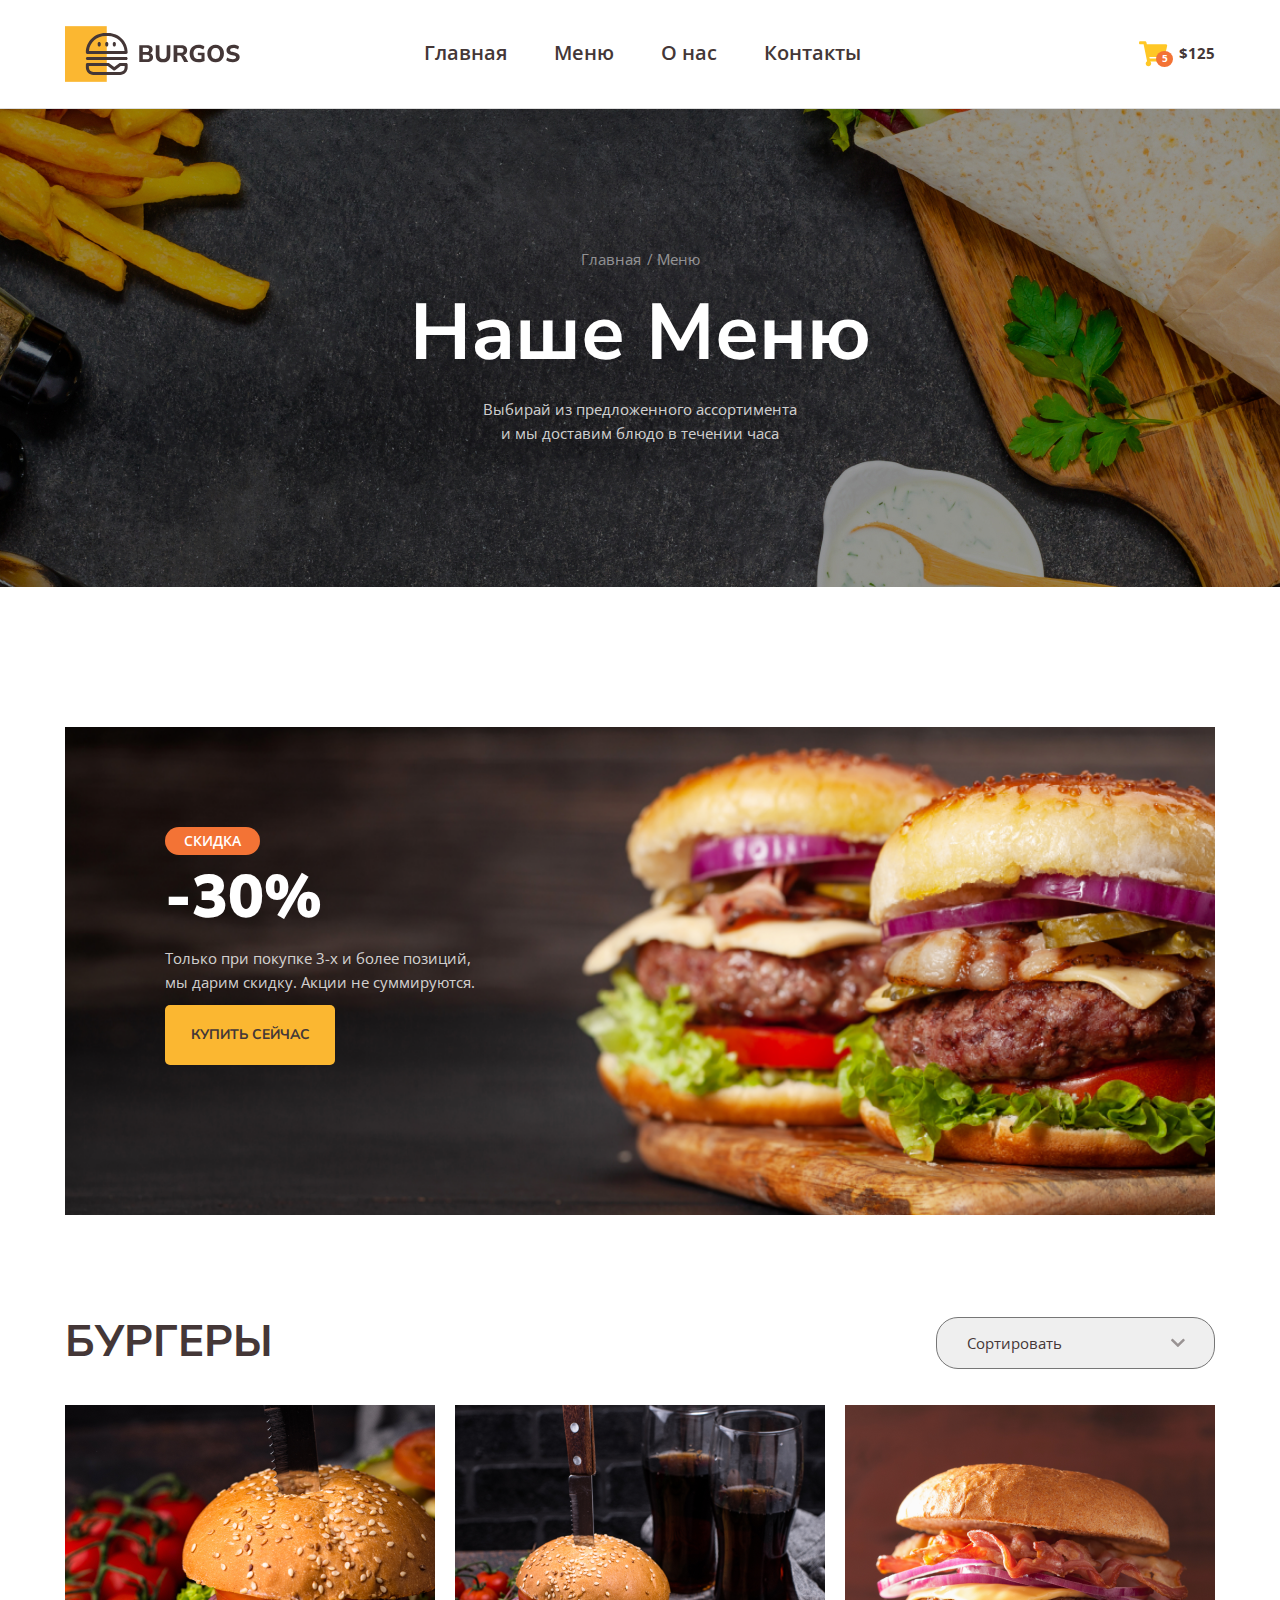
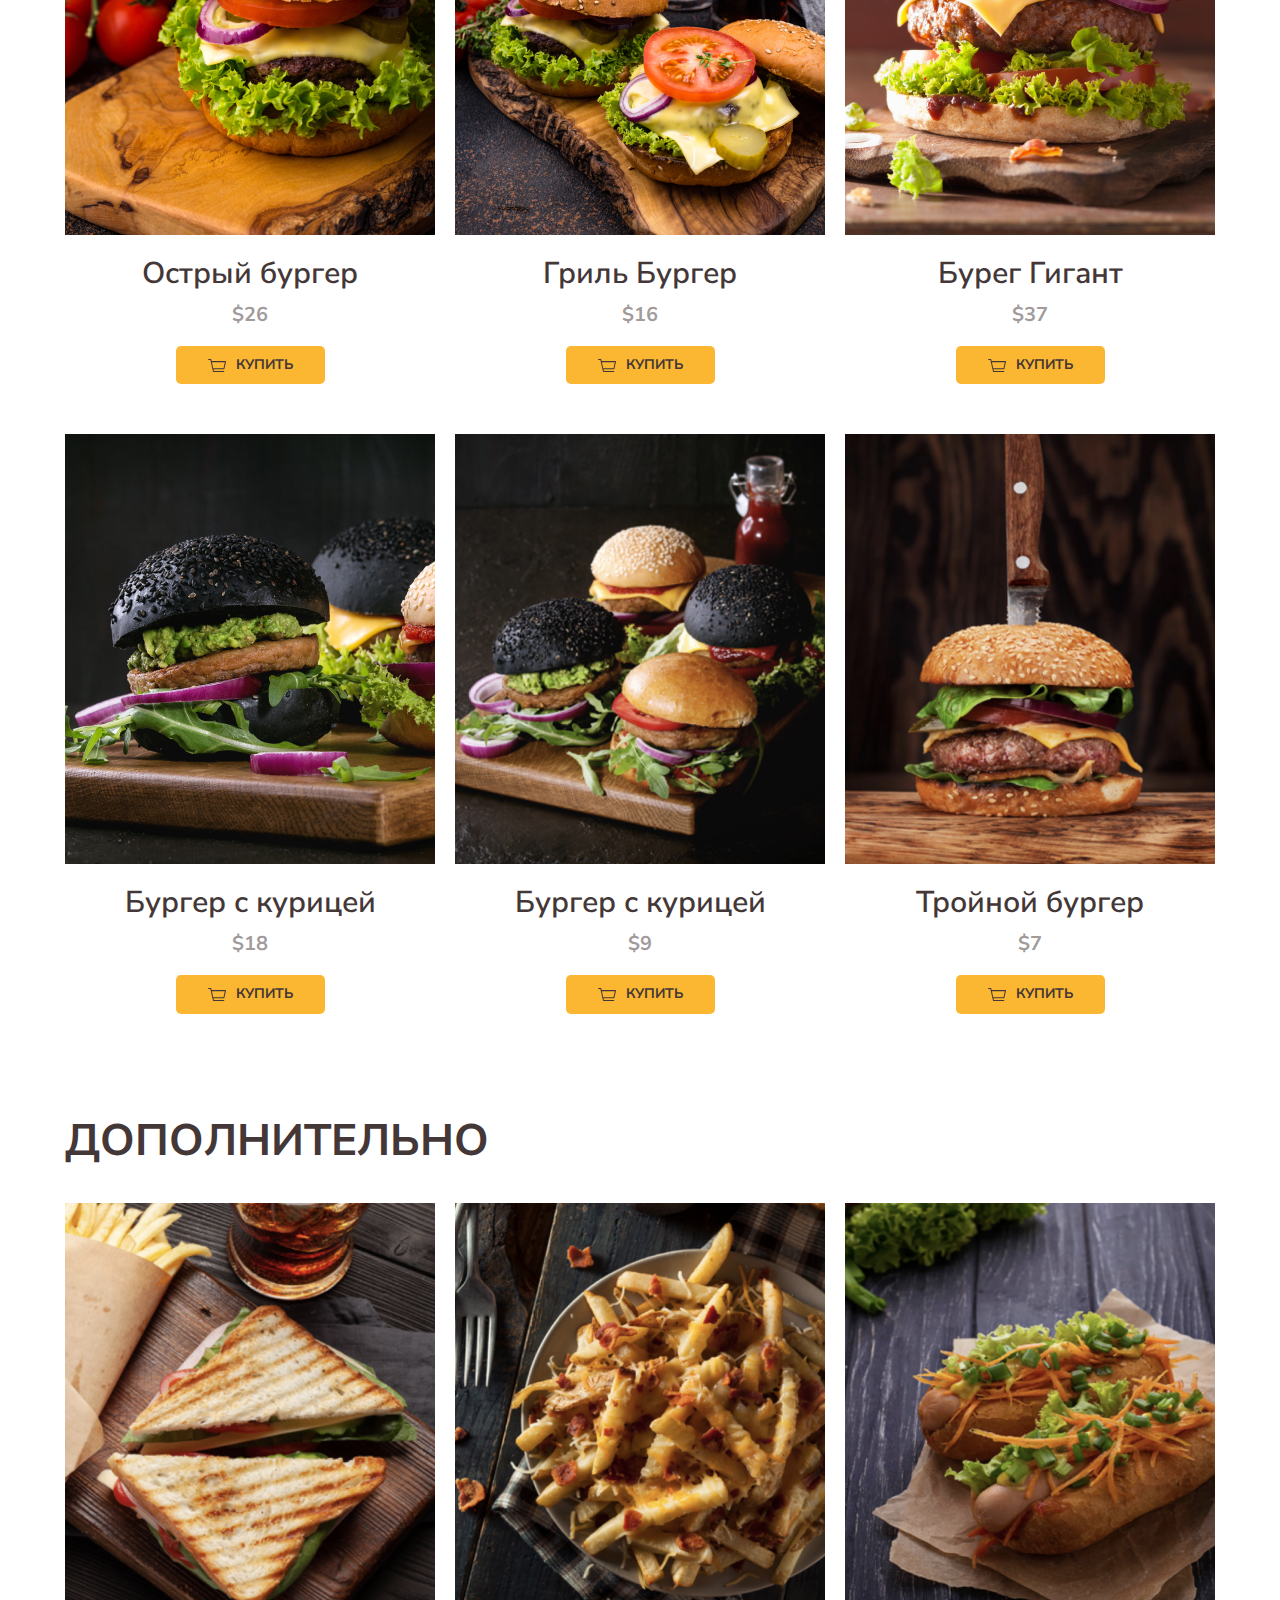
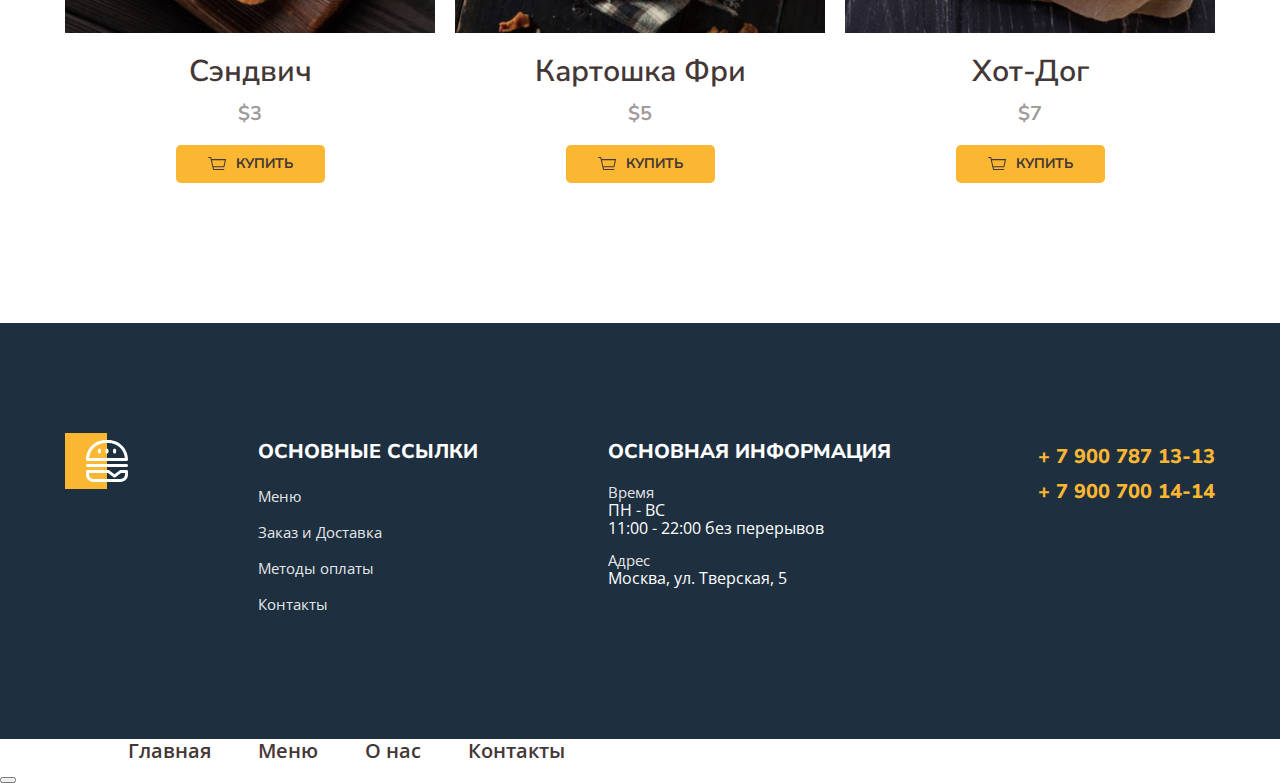
==== commit d46047e4: "add files" ====
--- a/index.html
+++ b/index.html
@@ -18,6 +18,7 @@
    <header class="header" id="headerTop">
       <div class="container">
          <div class="header-wrapper">
+            <button class="burger-menu" onclick="openModal()"></button>
             <div class="logo"> </div>
             <nav class="nav">
                <a href="first.html" class="nav-link">Главная</a>
@@ -197,7 +198,16 @@
       </div>
    </footer>
    <a href="#headerTop" class="button-up hidden" id="btnUp">Наверх</a>
-   <script src="skript/script.js"></script>
+   <div class="modal" id="modal">
+      <nav class="nav _modal">
+         <a href="first.html" class="nav-link">Главная</a>
+         <a href="#" class="nav-link">Меню</a>
+         <a href="aboutus.html" class="nav-link">О нас</a>
+         <a href="contact.html" class="nav-link">Контакты</a>
+      </nav>
+      <button class="modal-close" onclick="closeModal()"></button>
+   </div>
+   <script src="script/script.js"></script>
 </body>
 
 </html>
--- a/style/style.css
+++ b/style/style.css
@@ -38,6 +38,16 @@
    align-items: center;
    gap: 56px;
    padding: 26px 0;
+}
+.burger-menu {
+   display: none;
+   width: 34px;
+   height: 22px;
+   background-image: url(../img/burgermenu.svg);
+   background-repeat: no-repeat;
+   background-size: contain;
+   background-color: transparent;
+   border: none;
 }
 .logo {
    display: block;
@@ -258,7 +268,7 @@
    margin-bottom: 50px;
    border-radius: 5px;
    transition: var(--tr);
-   /* cursor: pointer; */
+   cursor: pointer; 
 }
 .banner-btn:hover {
    background-color: var(--accent-dark);
@@ -365,6 +375,7 @@
    text-transform: uppercase;   
    border-radius: 5px;
    transition: var(--tr);
+   cursor: pointer;
    
 
 }
@@ -659,4 +670,80 @@
       display: block;
       text-align: left;
 }
+}
+@media (max-width: 730px) {
+   .header-wrapper {
+      gap: 21px;
+      padding: 19px 0;
+   }
+   .logo {
+      flex-grow: 1;
+      width: 116px;
+      height: 37px;
+   }
+   .nav {
+      display: none;
+   }
+   .nav._modal {
+      display: flex;
+      flex-direction: column;
+   }
+   .nav-link::after {
+      display: none;
+   }
+   .burger-menu {
+      display: block;
+   }
+   .modal {
+      width: 100%;
+      max-width: 500px;
+      background-color: #FFF8DC;
+      padding: 40px 15px;
+      position: absolute;
+      top: -400px;
+      left: 0;
+      right: 0;
+      margin: 0 auto;
+      box-sizing: border-box;
+      text-align: center;
+      transition: var(--tr);
+   }
+   .modal-close {
+      display: block;
+      width: 22px;
+      height: 22px;
+      background-image: url(../img/close\ 1.svg);
+      background-repeat: no-repeat;
+      background-size: contain;
+      background-color: transparent;
+      border: none;
+      position: absolute;
+      top: 20px;
+      right: 20px;
+   }
+   .hero {
+      padding: 55px 0;
+   }
+   .breadcrumbs {
+      font-size: 14px;
+   }
+   .hero-title {
+      font-size: 38px;
+      }
+   .hero-description {
+      font-size: 12px;
+   }
+   .banner-wrapper {
+      padding: 35px 17px;
+  }
+  .banner-deckription {
+      font-size: 14px;
+      width: 100%;
+      max-width: 222px;
+      margin-bottom: 13px;
+  }
+  .banner-btn {
+   max-width: 196px;
+  }
+
 }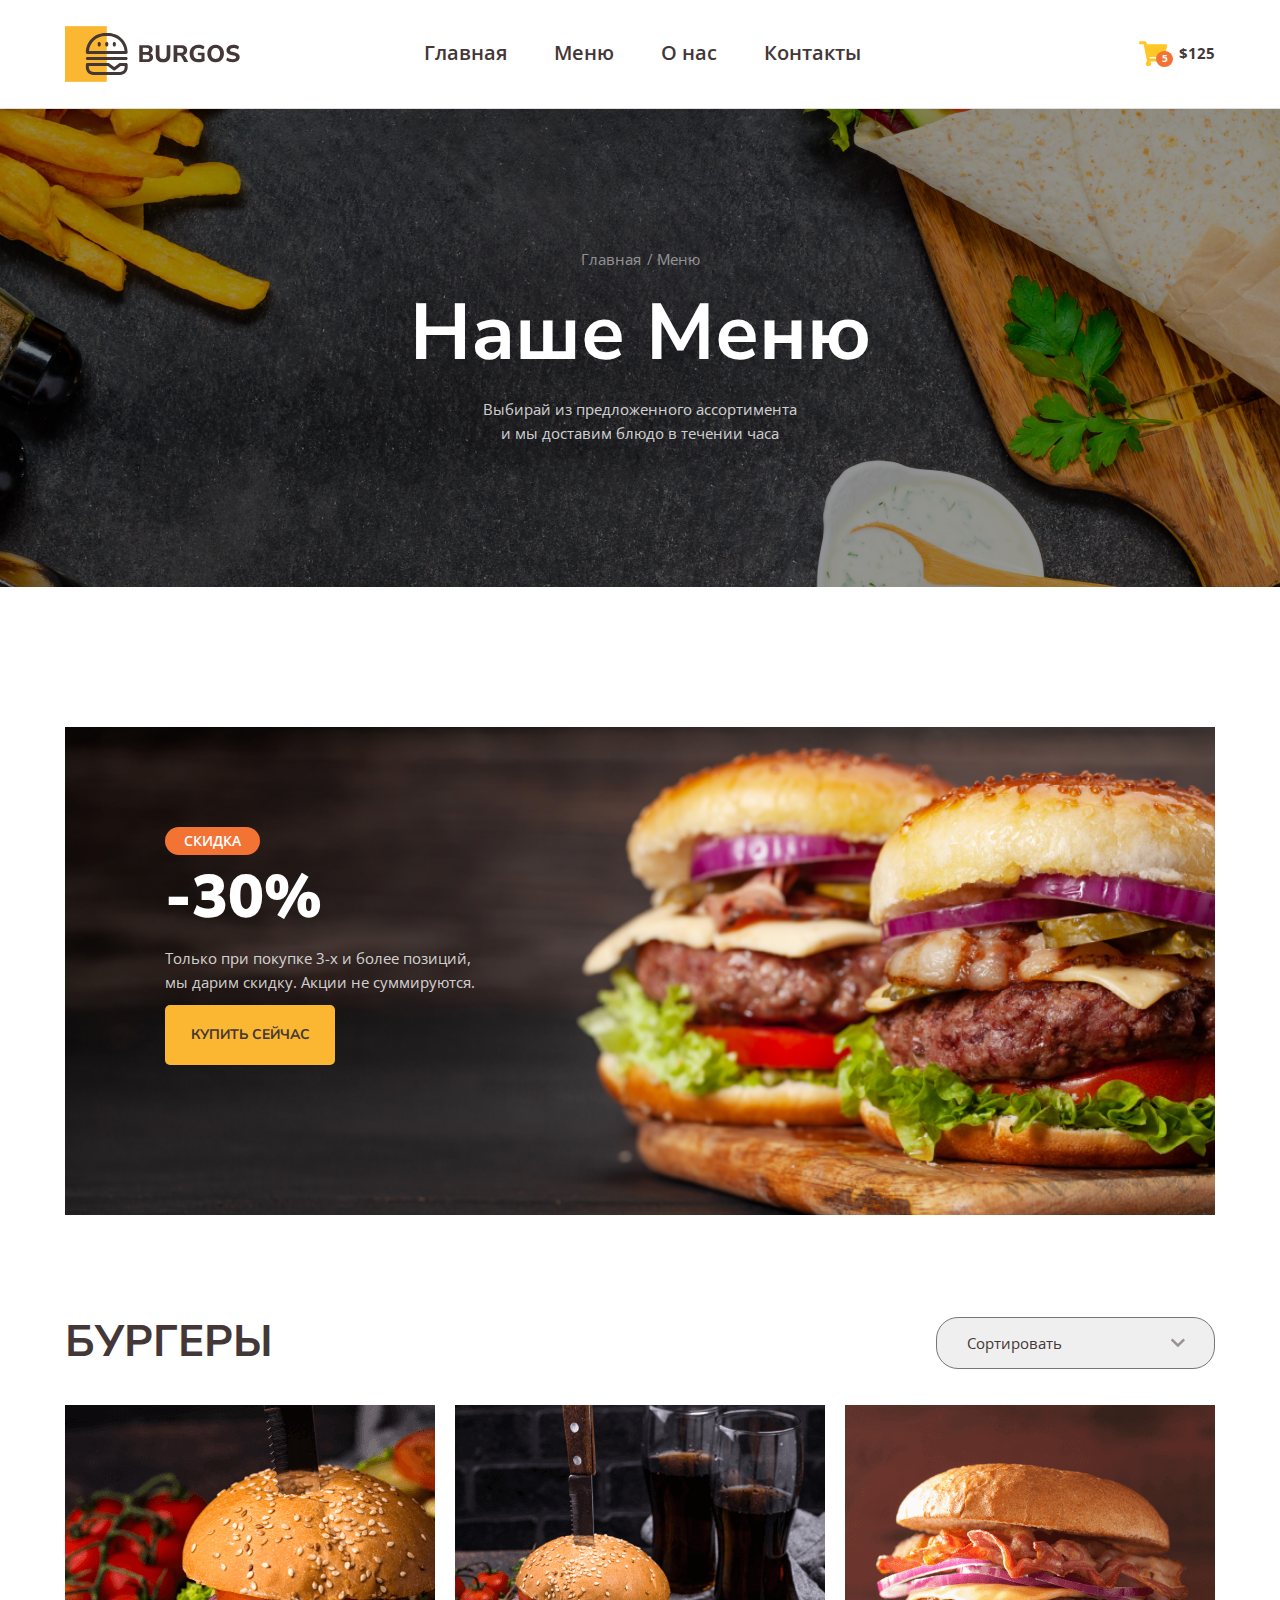
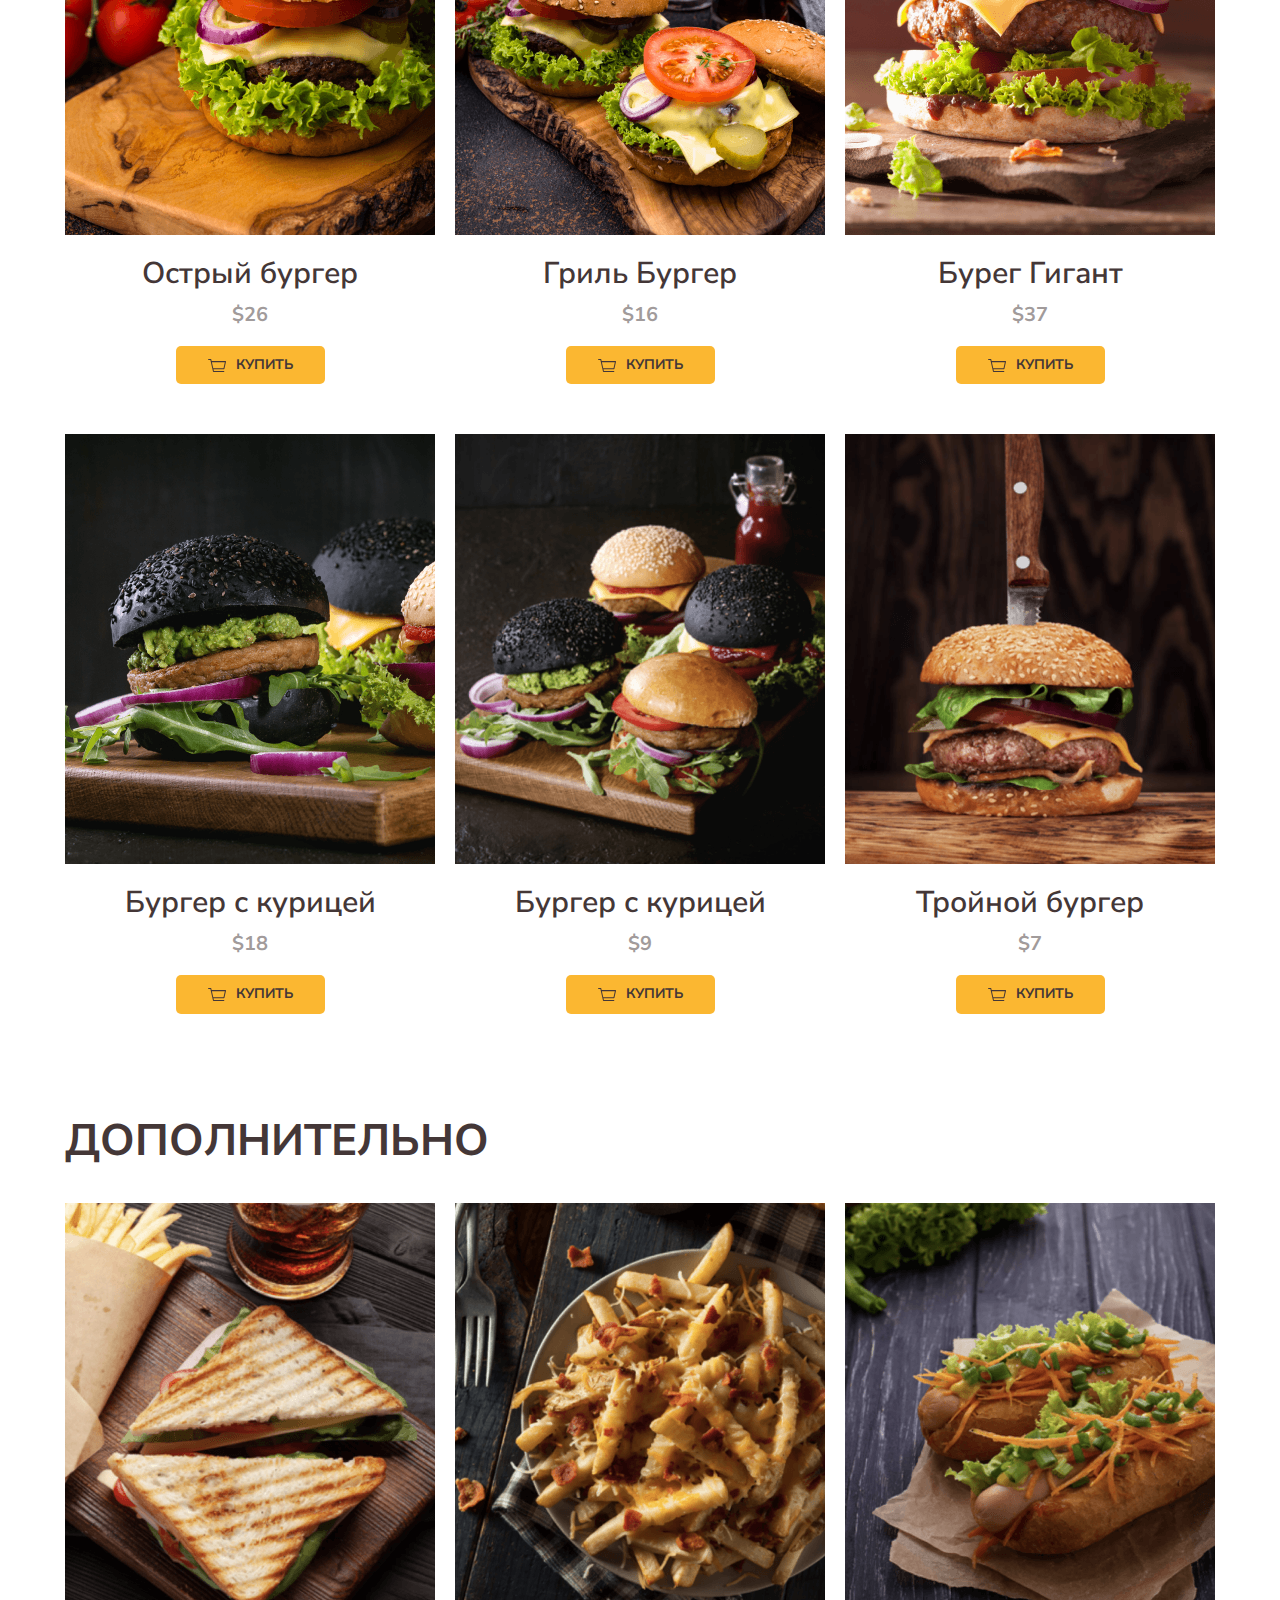
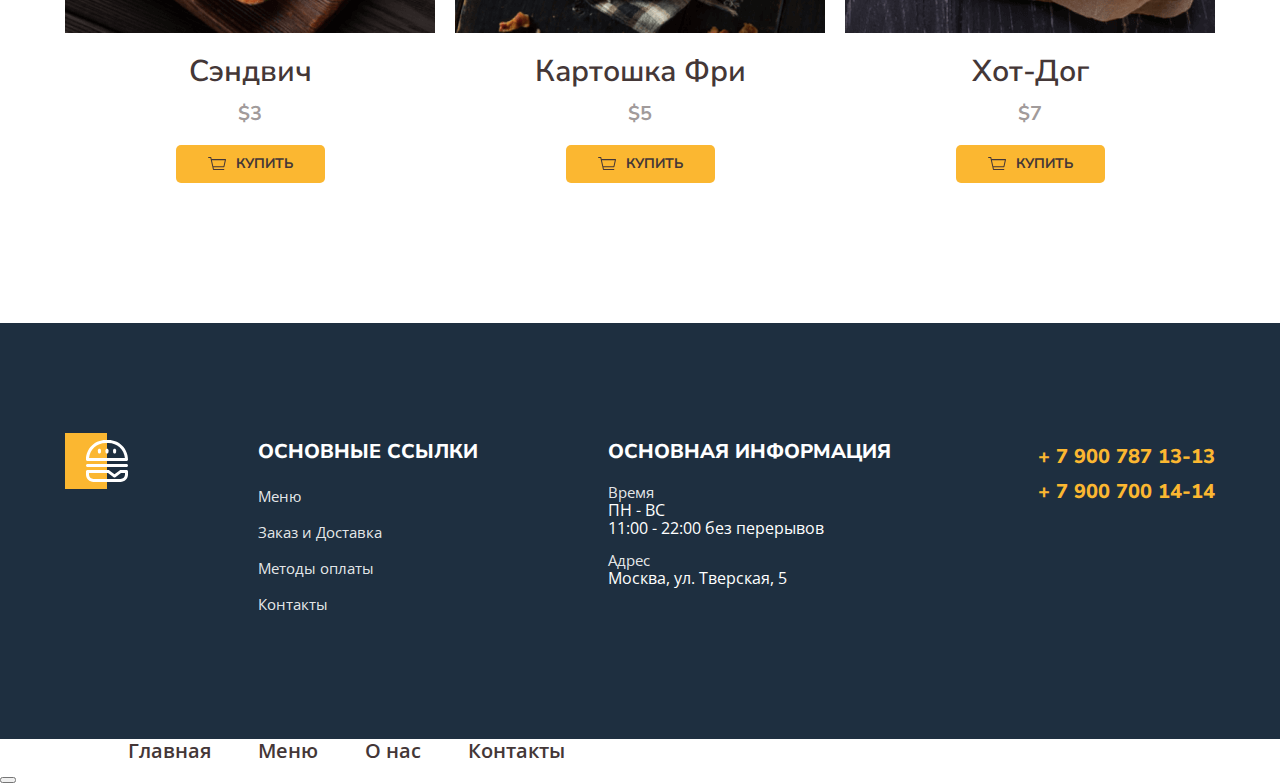
==== commit 2747ce88: "add" ====
--- a/index.html
+++ b/index.html
@@ -56,7 +56,7 @@
             <div class="menu">
                <div class="menu-header">
                   <h2 class="menu-title">Бургеры</h2>
-                  <select class="menu-select" name="" id="">
+                  <select class="menu-select">
                      <option value="Сортировать" disabled selected>Сортировать</option>
                      <option value="По умолчанию">По умолчанию</option>
                      <option value="По возрастанию цены">По возрастанию цены</option>
--- a/style/style.css
+++ b/style/style.css
@@ -729,21 +729,98 @@
    }
    .hero-title {
       font-size: 38px;
+      margin-top: 28px;
+      margin-bottom: 13px;
       }
    .hero-description {
       font-size: 12px;
+      line-height: 166%;
+   }
+   .banner {
+      margin-top: 33px;
    }
    .banner-wrapper {
       padding: 35px 17px;
-  }
-  .banner-deckription {
+   }
+   .banner-title {
+      margin-bottom: 9px;
+   }
+   .banner-deckription {
       font-size: 14px;
-      width: 100%;
       max-width: 222px;
-      margin-bottom: 13px;
-  }
-  .banner-btn {
-   max-width: 196px;
-  }
-
+      margin-bottom: 20px;
+   }
+   .banner-btn {
+   max-width: 198px;
+   }
+   .menu-header {
+      margin-top: 58px;
+      margin-bottom: 30px;
+   }
+   .menu-title {
+      font-size: 27px;
+   }
+   .menu-select {
+      font-size: 12px;
+      flex-basis: 136px;
+      background-position: 93% center;
+      width: 136px;
+      padding: 13px 15px;
+   }
+   .menu-box {
+      gap: 24px 20px;
+   }
+   .menu-name {
+      font-size: 13px;
+      margin-bottom: 8px;
+   }
+   .menu-thumb {
+      margin-bottom: 10px;
+      height: 50vw;
+   }
+      .menu-item._additonally .menu-thumb {
+         height: 30vw;
+   }
+   .menu-prise {
+      font-size: 12px;
+      margin-bottom: 14px;
+   }
+   .menu-btn {
+      padding: 11px 22px;
+   }
+   .footer {
+      padding-bottom: 86px;
+   }
+   .footer-wrapper {
+      flex-direction: column;
+      gap: 35px;
+      position: relative;
+   }
+   .footer-logo {
+      margin-bottom: 9px;
+   }
+   .footer-tel._mobile {
+      position: absolute;
+      top: -13px;
+      right: 0;
+}
+.footer-tel._mobile + .footer-tel._mobile {
+   top: 24px;
+}
+.footer-title  {
+   font-size: 18px;
+}
+.footer-nav {
+   margin-bottom: 0;
+
+}
+}
+   @media (max-width: 450px) {
+      .menu-item._additonally .menu-thumb {
+         height: 38vw;
+         flex-basis: calc(100% - 130px - 20px);
+      }
+      .menu-item._additonally .menu-info {
+         flex-basis: 130px;
+      }
 }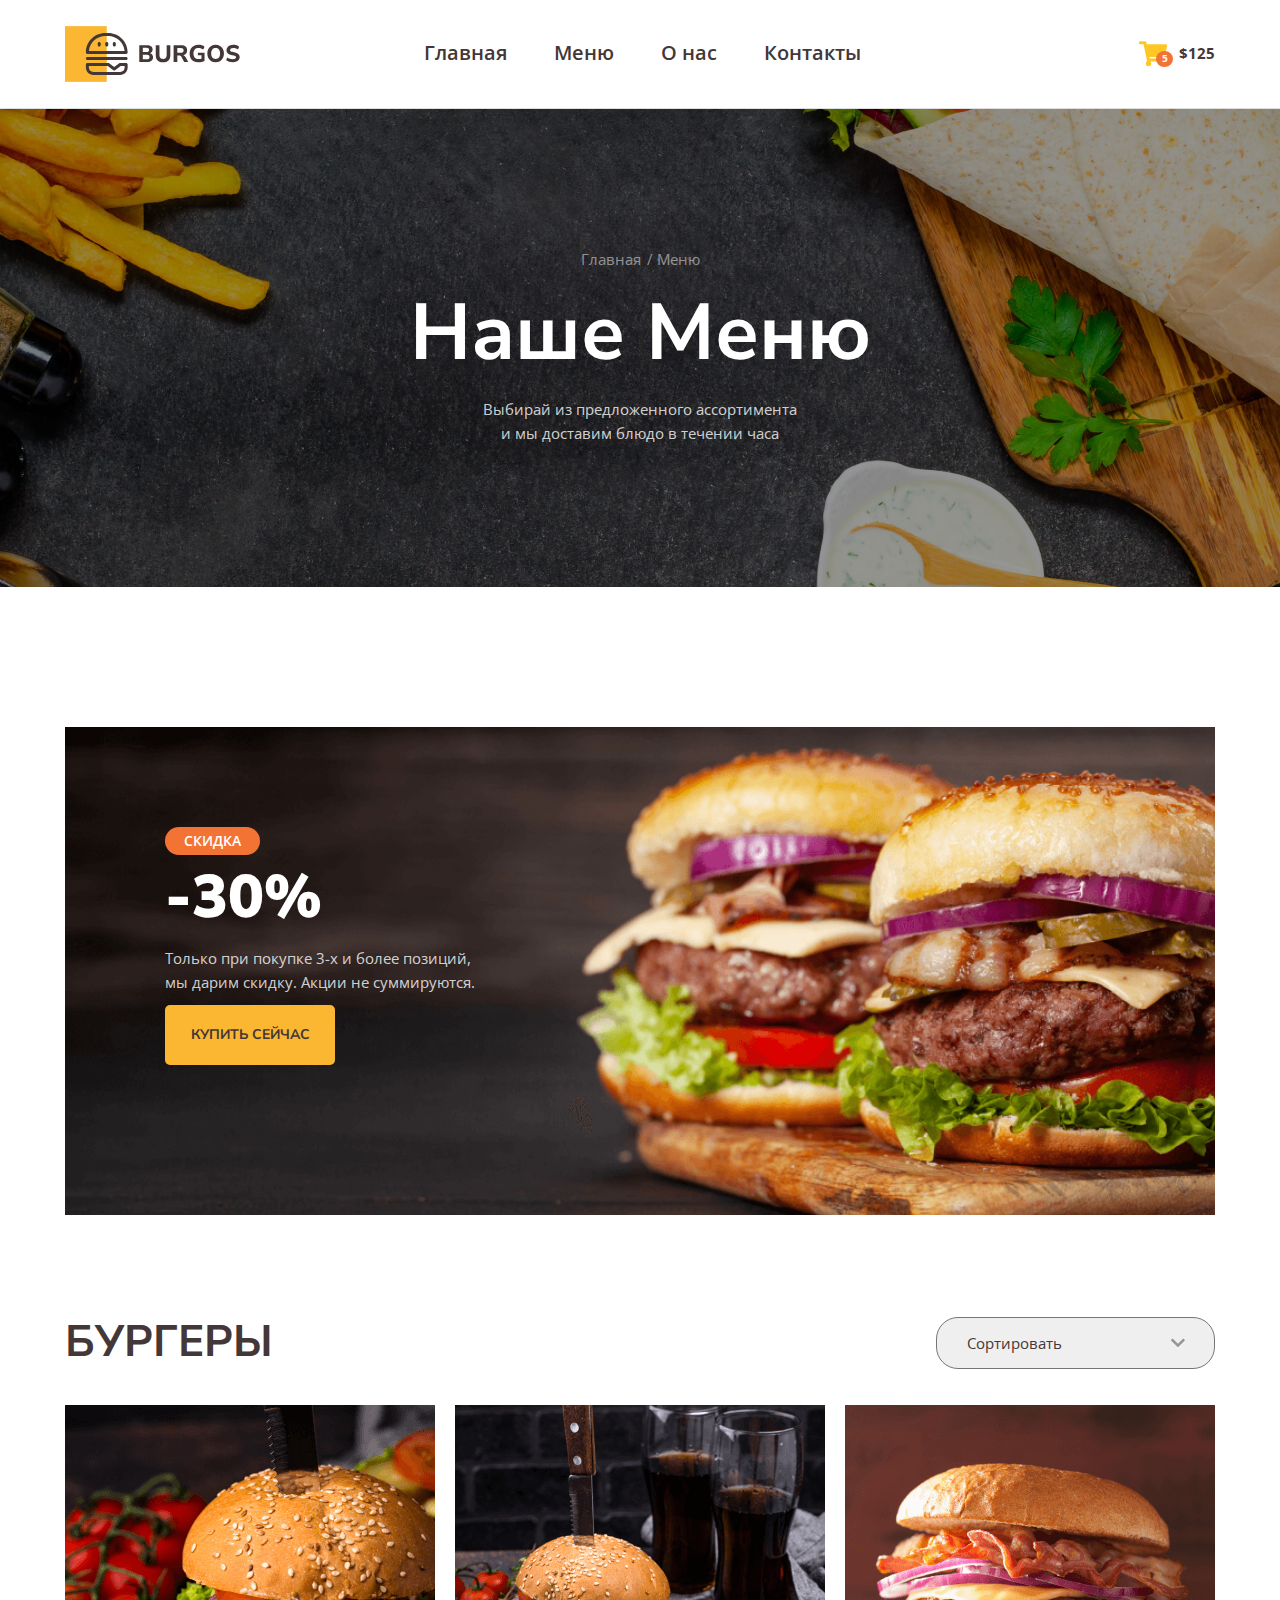
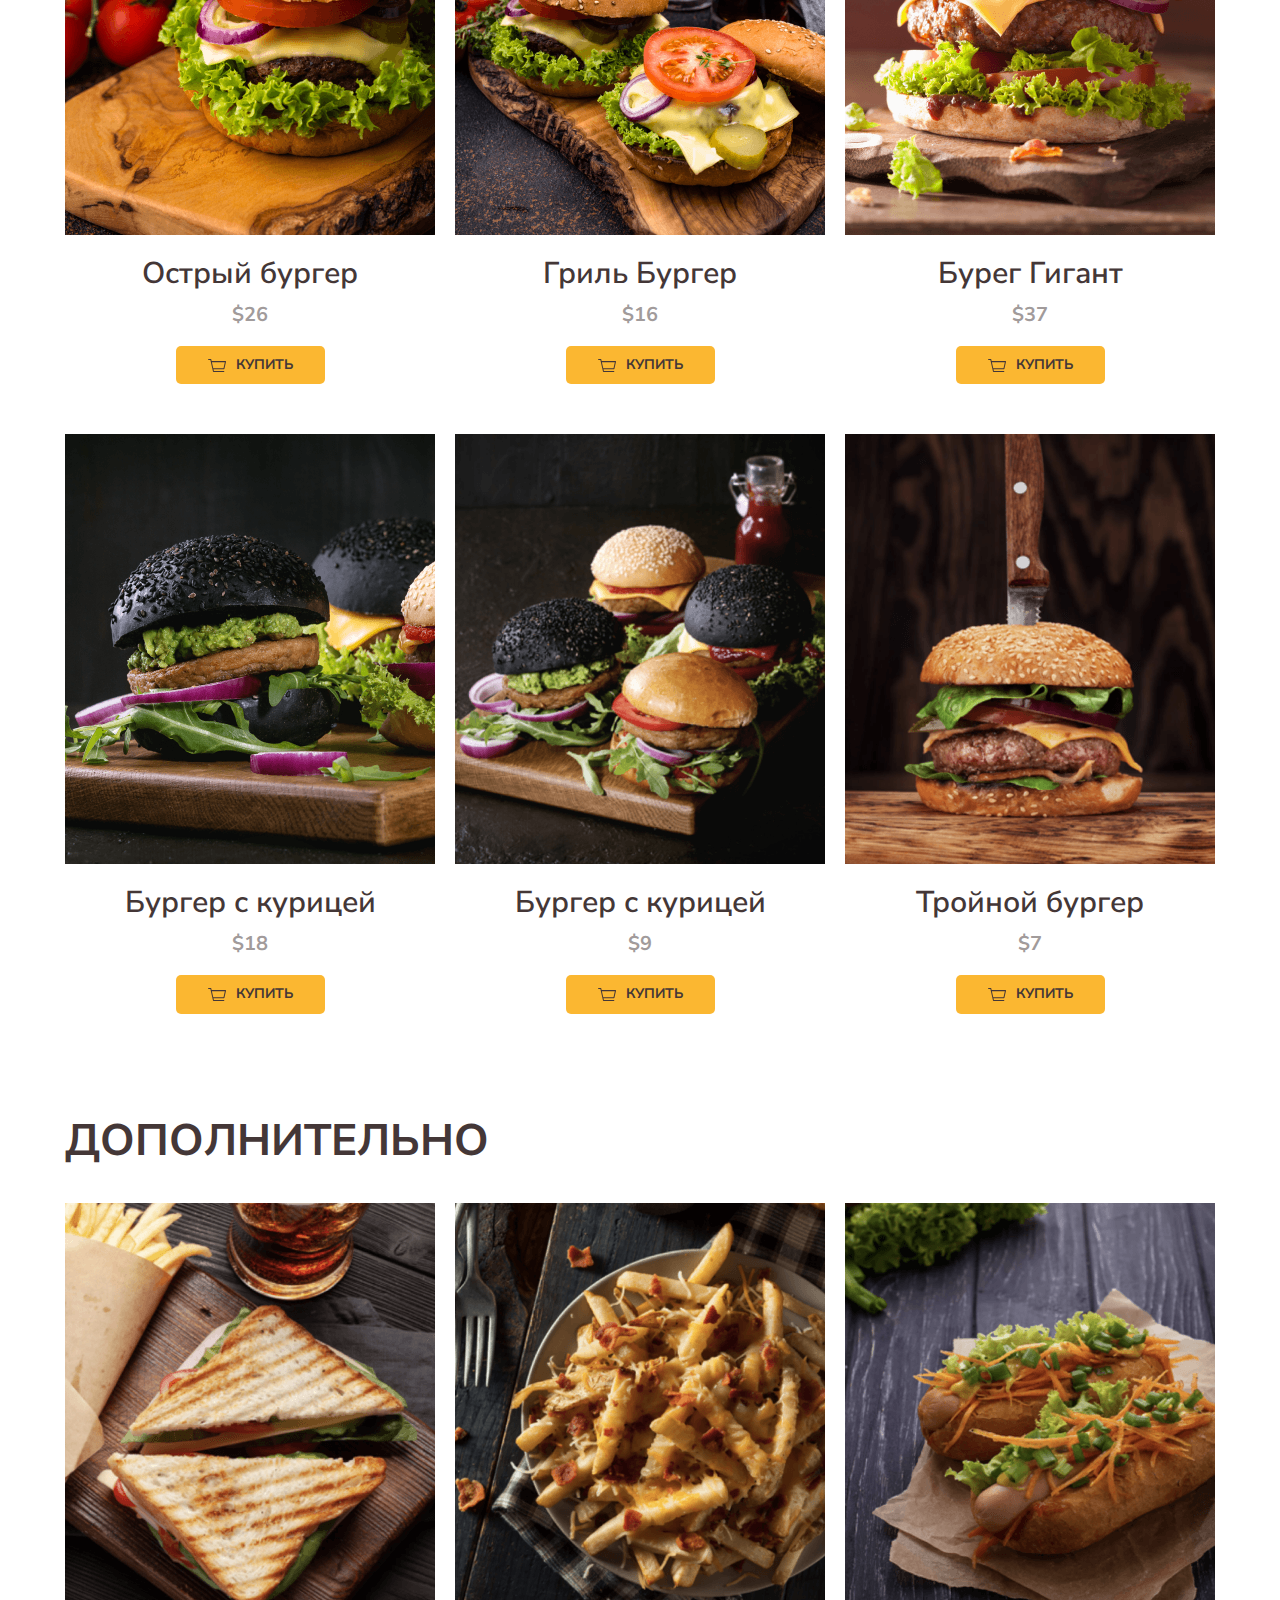
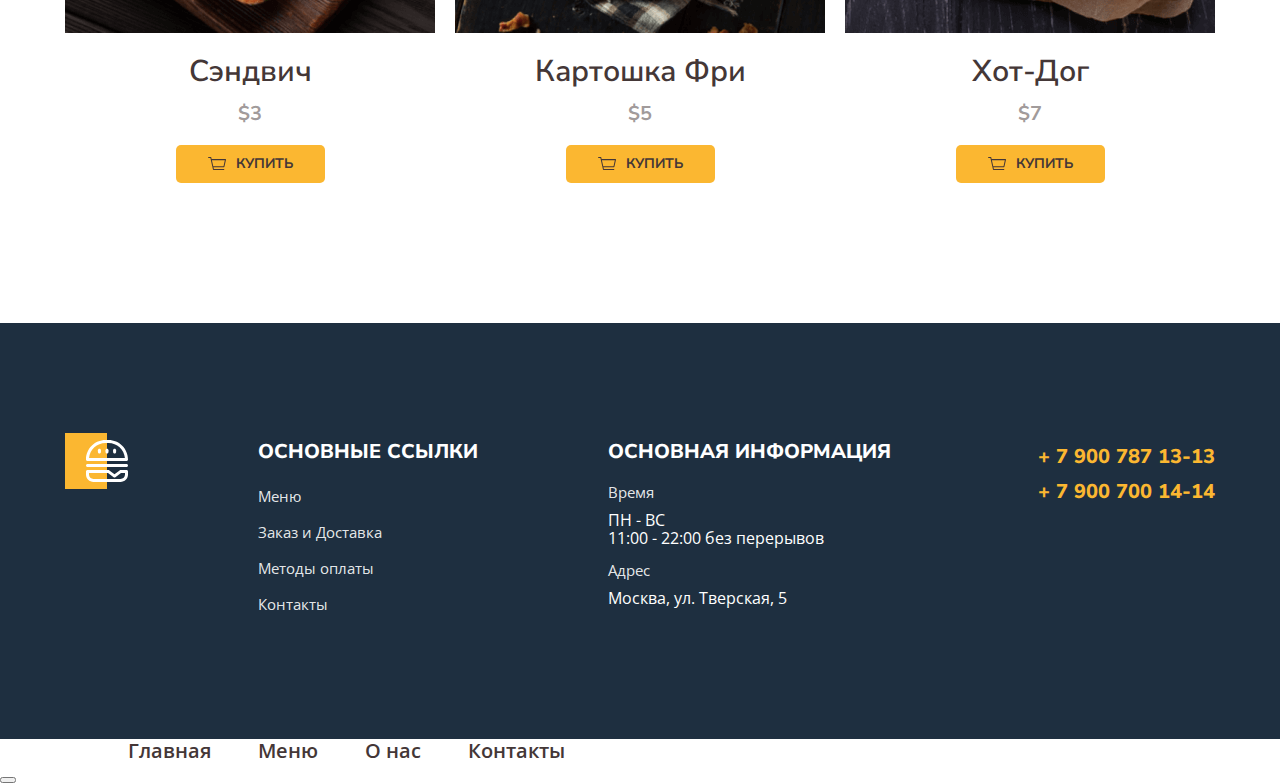
==== commit b49bcc4a: "add icon" ====
--- a/index.html
+++ b/index.html
@@ -10,6 +10,8 @@
    <link
       href="https://fonts.googleapis.com/css2?family=Nunito+Sans:ital,opsz,wght@0,6..12,200..1000;1,6..12,200..1000&family=Open+Sans:ital,wght@0,300..800;1,300..800&display=swap"
       rel="stylesheet">
+   <link rel="shortcut icon" href="img/favicon.ico"><!-- старый формат -->
+   <link rel="icon" href="img/favicon.svg" type="image/svg+hml">
    <link rel="stylesheet" href="style/normalize.min.css">
    <link rel="stylesheet" href="style/style.css">
 </head>
--- a/style/style.css
+++ b/style/style.css
@@ -471,6 +471,7 @@
    font-weight: 400;
    font-size: 15px;
    color: rgba(var(--light-rgb), .9);
+   margin-bottom: 10px;
 }
 .footer-item:last-child {
    flex-basis: 194px;
